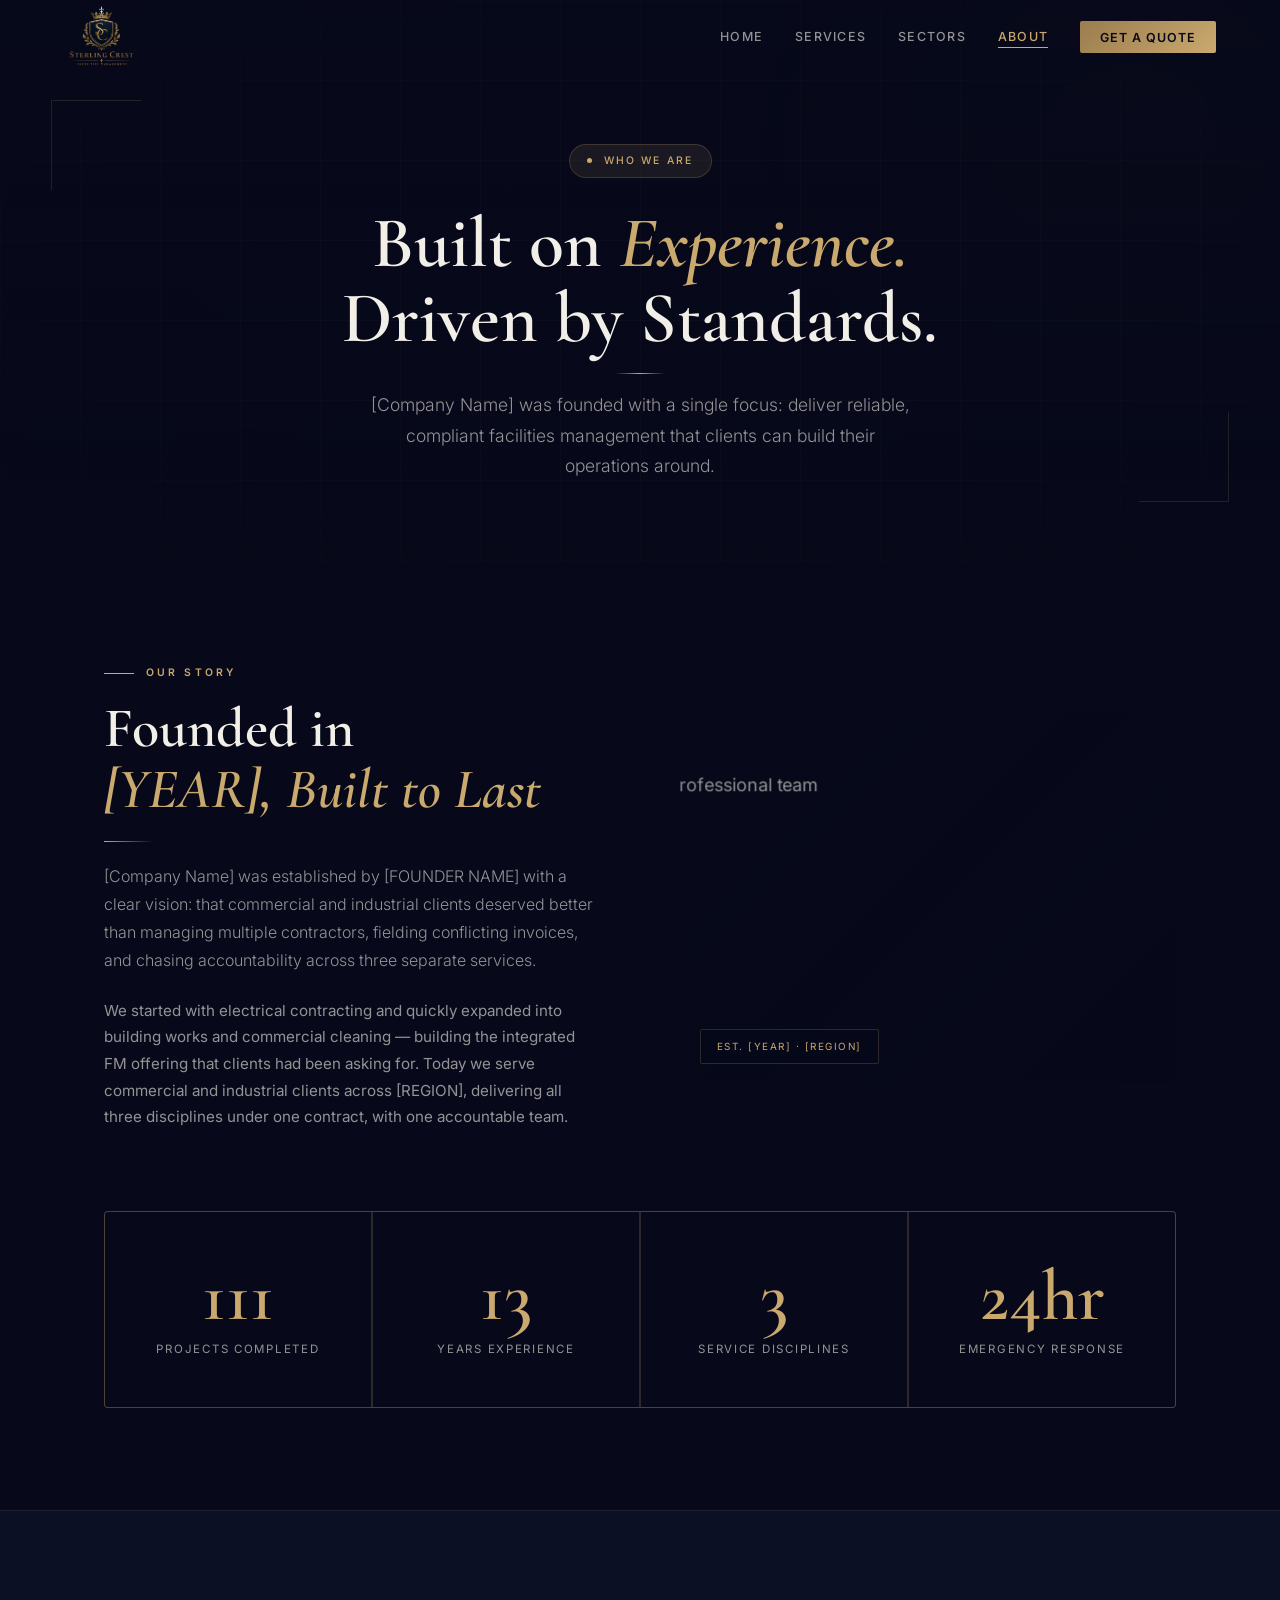
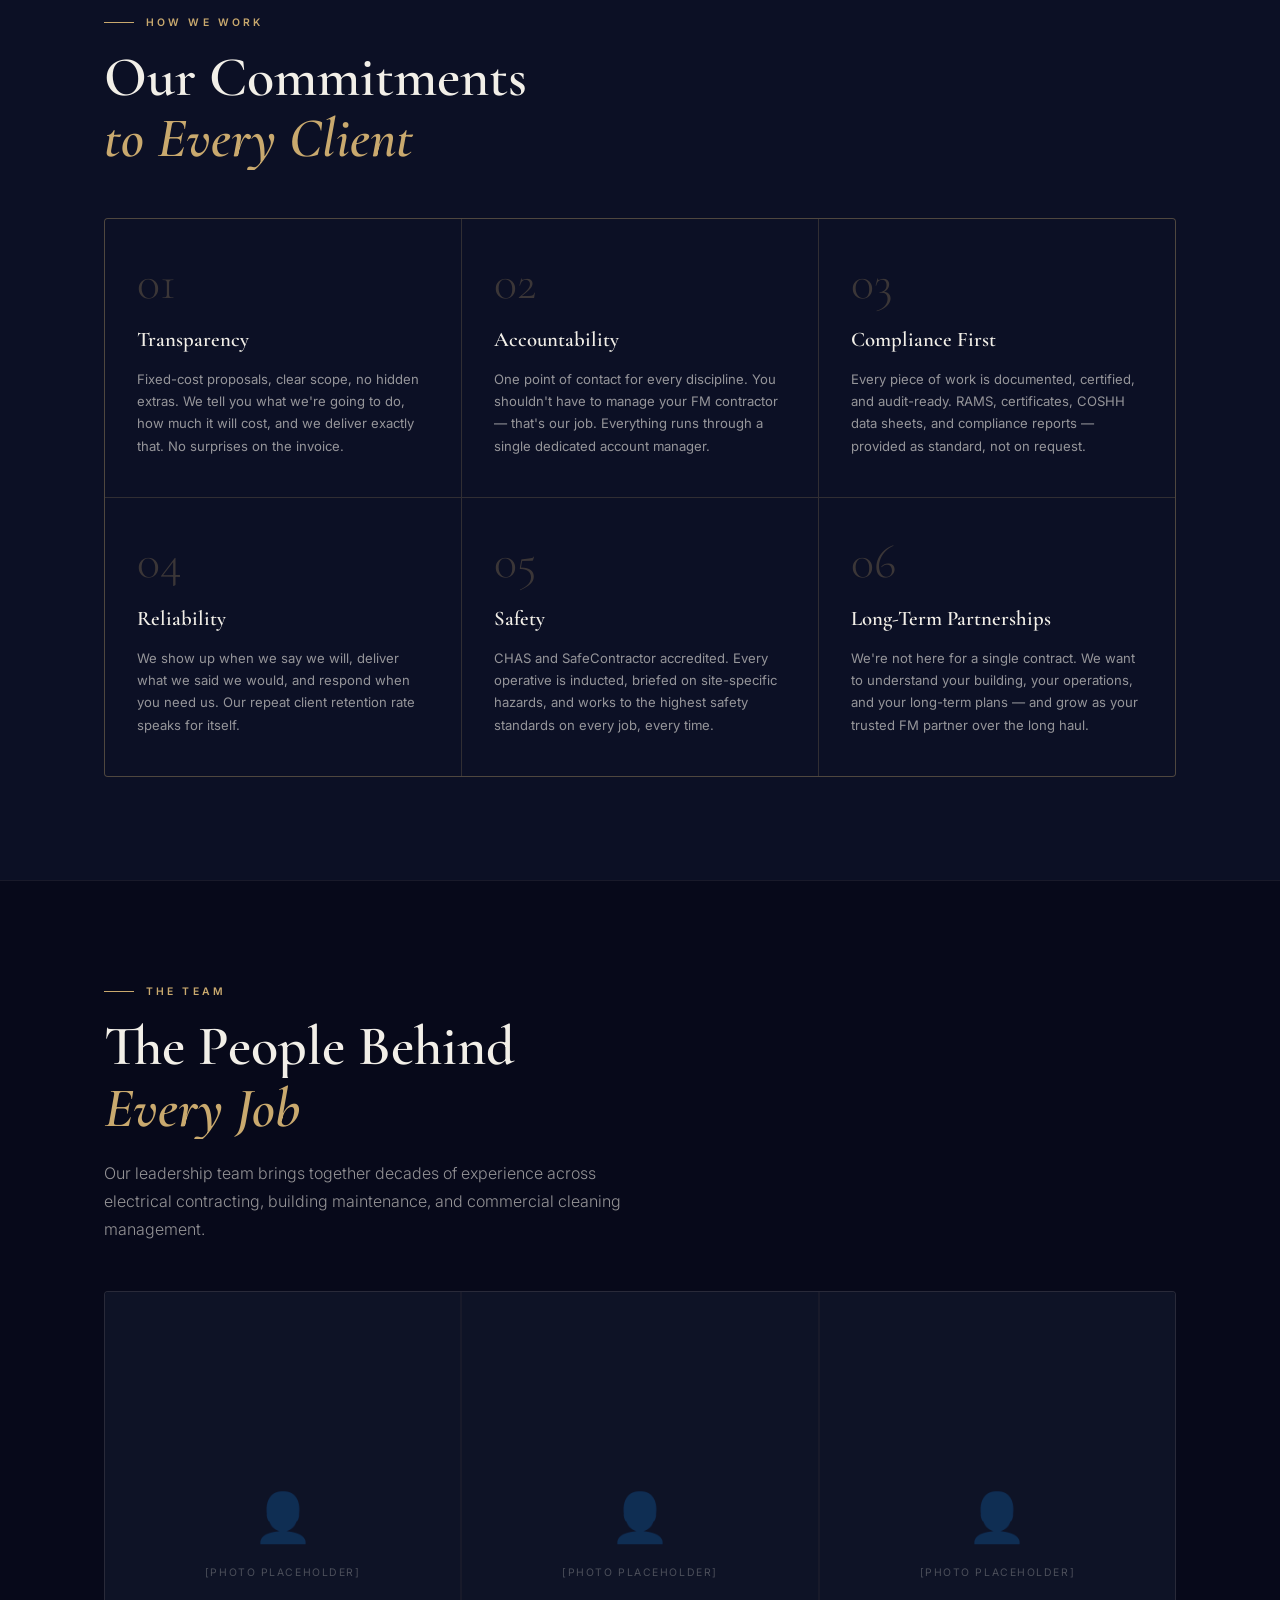
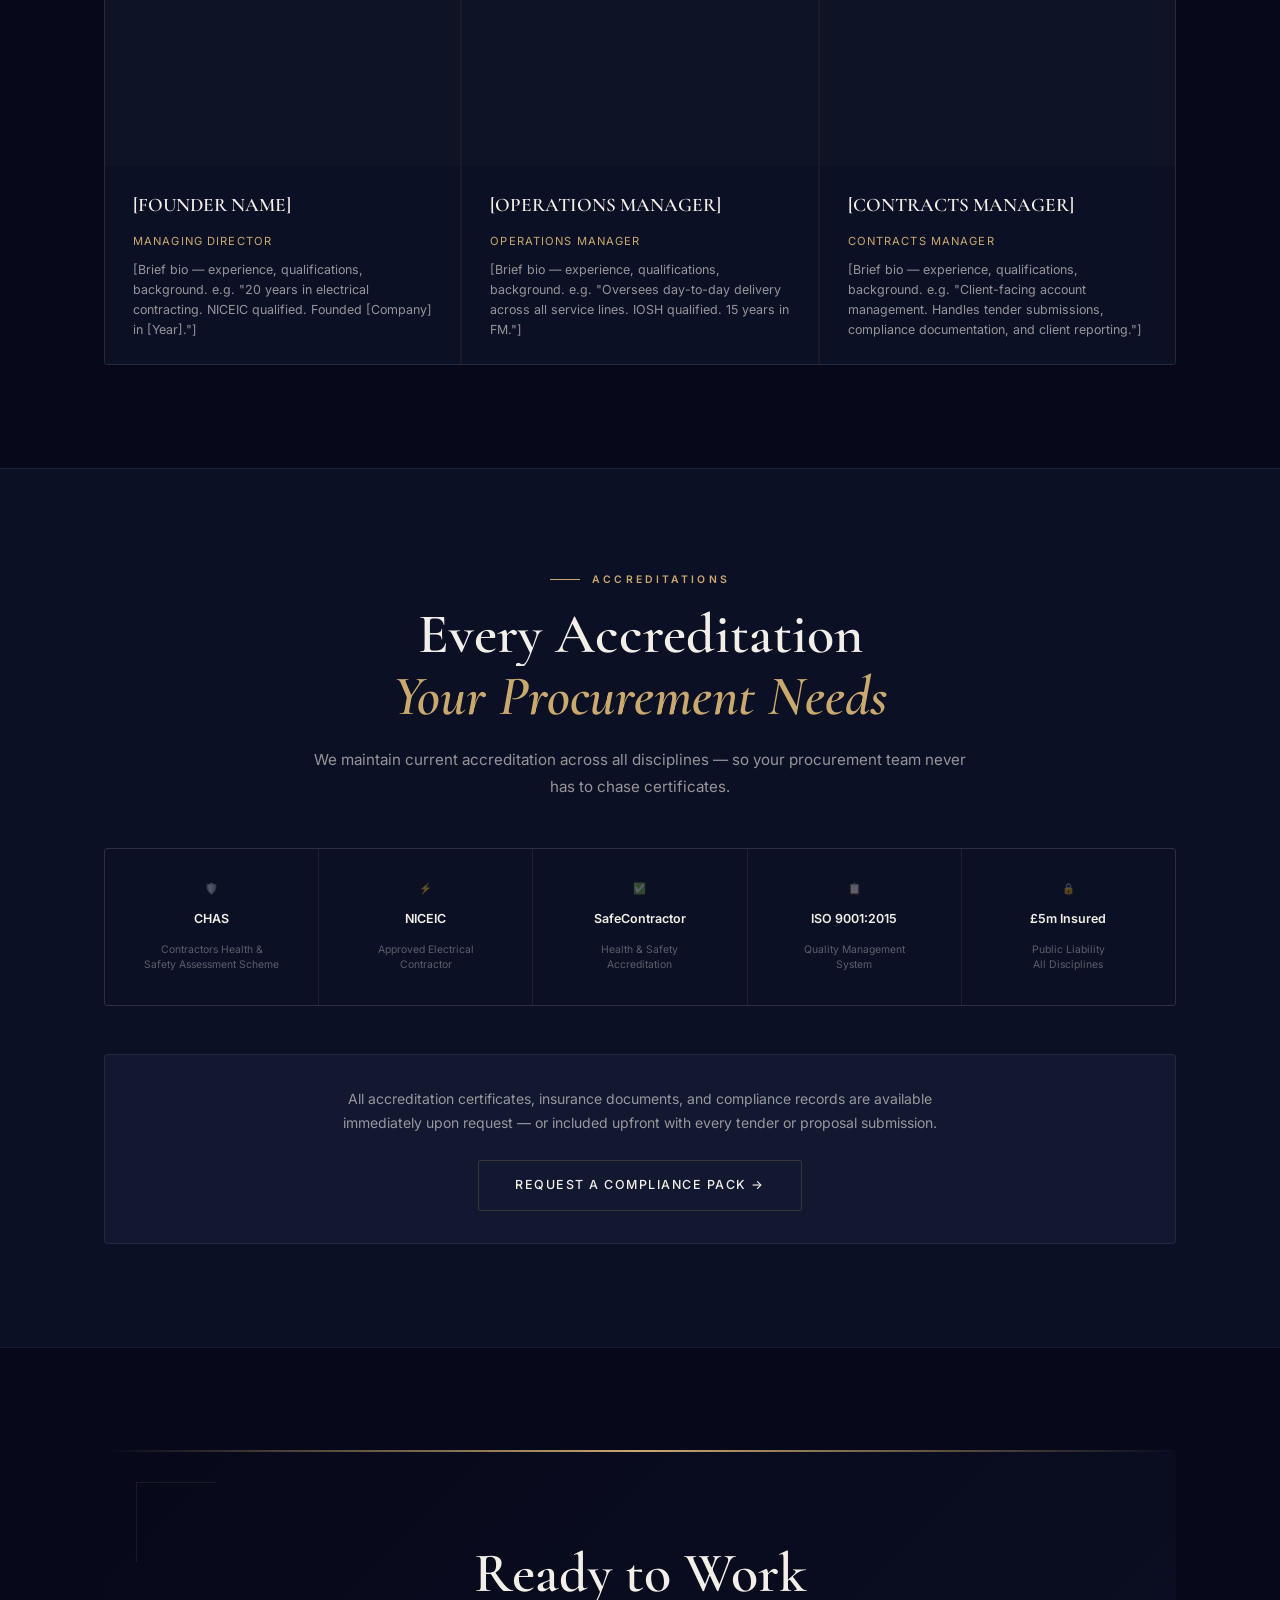
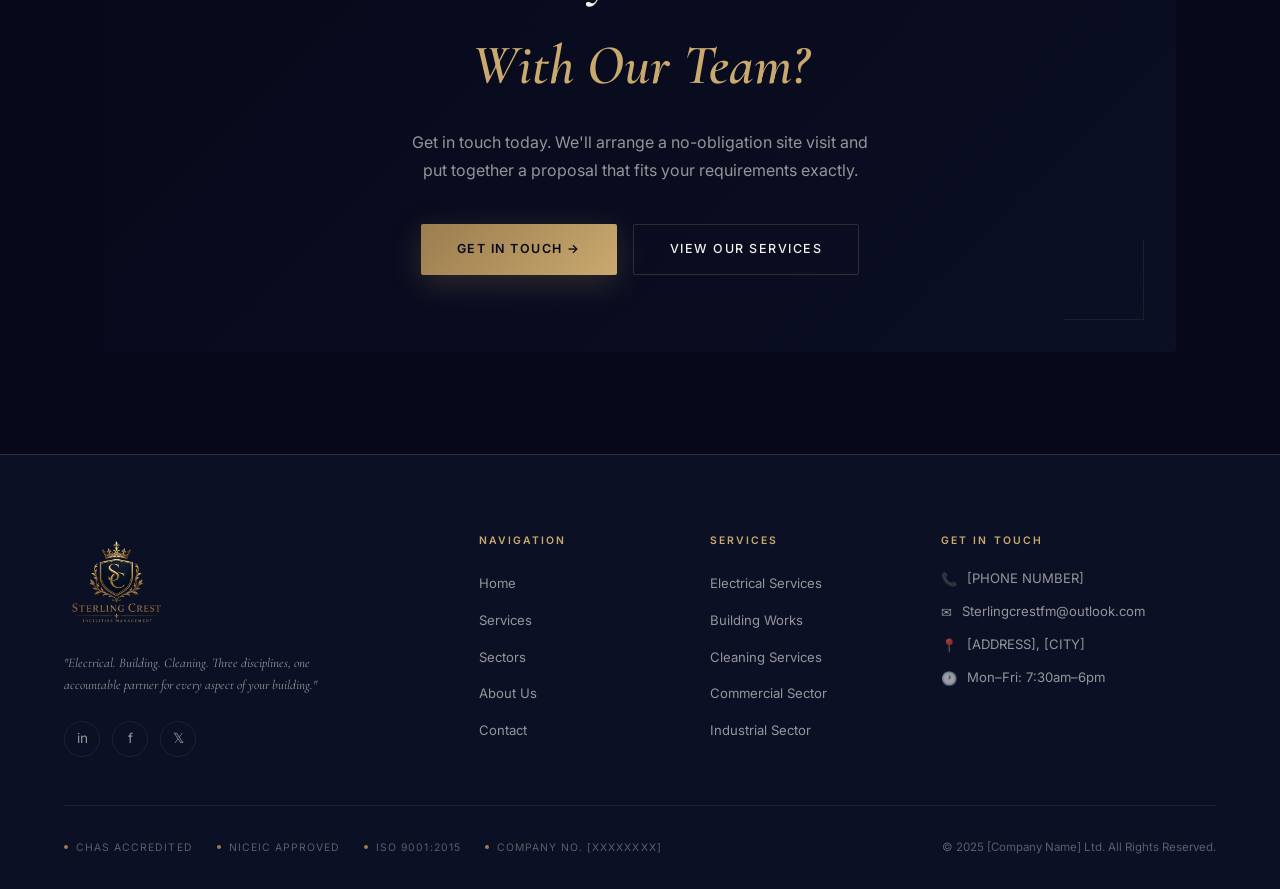
==== about.html @ e2c2279e "Initial commit — Perry Facilities website" ====
<!DOCTYPE html>
<html lang="en">
<head>
  <meta charset="UTF-8">
  <meta name="viewport" content="width=device-width, initial-scale=1.0">
  <title>About Us — Sterling Crest FM Facilities Management</title>
  <meta name="description" content="Who we are, how we work, and why clients trust us with their buildings.">
  <link rel="preconnect" href="https://fonts.googleapis.com">
  <link rel="preconnect" href="https://fonts.gstatic.com" crossorigin>
  <link href="https://fonts.googleapis.com/css2?family=Cormorant+Garamond:ital,wght@0,300;0,400;0,500;0,600;0,700;1,300;1,400;1,500&family=Inter:wght@300;400;500;600&display=swap" rel="stylesheet">
  <link rel="stylesheet" href="styles.css">
  <style>
    #about-hero .page-hero-bg {
      background-image: url('https://images.unsplash.com/photo-1542744173-8e7e53415bb0?auto=format&fit=crop&w=1920&q=80');
    }
    .values-grid {
      display: grid; grid-template-columns: repeat(3, 1fr); gap: 1.5px;
      background: var(--gold-border); border: 1px solid var(--gold-border);
      border-radius: 4px; overflow: hidden; margin-top: 3rem;
    }
    .value-card {
      background: var(--navy-2); padding: 2.5rem 2rem;
      transition: background 0.3s;
    }
    .value-card:hover { background: var(--navy-3); }
    .value-num {
      font-family: 'Cormorant Garamond', serif; font-size: 3rem; font-weight: 300;
      color: var(--gold); opacity: 0.25; line-height: 1; margin-bottom: 1rem;
    }
    .value-card h4 { font-family: 'Cormorant Garamond', serif; font-size: 1.3rem; font-weight: 600; color: var(--text); margin-bottom: 0.65rem; }
    .value-card p { font-size: 0.82rem; color: var(--text-2); line-height: 1.7; }
    @media (max-width: 640px) { .values-grid { grid-template-columns: 1fr; } }
    .about-intro { display: grid; grid-template-columns: 1fr 1fr; gap: 5rem; align-items: center; margin-bottom: 5rem; }
    @media (max-width: 860px) { .about-intro { grid-template-columns: 1fr; gap: 3rem; } }
    .timeline { margin-top: 3rem; display: flex; flex-direction: column; gap: 0; }
    .timeline-item {
      display: grid; grid-template-columns: 80px 1fr; gap: 2rem; align-items: flex-start;
      padding: 1.5rem 0; border-bottom: 1px solid var(--border);
    }
    .timeline-item:last-child { border-bottom: none; }
    .timeline-year { font-family: 'Cormorant Garamond', serif; font-size: 1.5rem; font-weight: 600; color: var(--gold); }
    .timeline-content h5 { font-size: 0.875rem; font-weight: 600; color: var(--text); margin-bottom: 0.3rem; }
    .timeline-content p { font-size: 0.82rem; color: var(--text-2); line-height: 1.6; }
  </style>
</head>
<body>
  <div id="scroll-bar"></div>
  <div class="orb orb-1"></div>
  <div class="orb orb-2"></div>

  <!-- NAV -->
  <nav id="nav">
    <a href="index.html" class="nav-logo">
      <img src="trans_logo.png" alt="Sterling Crest FM" class="nav-logo-img">
    </a>
    <ul class="nav-links">
      <li><a href="index.html">Home</a></li>
      <li><a href="services.html">Services</a></li>
      <li><a href="sectors.html">Sectors</a></li>
      <li><a href="about.html" class="active">About</a></li>
      <li><a href="contact.html" class="nav-cta">Get a Quote</a></li>
    </ul>
    <button class="nav-toggle" id="navToggle" aria-label="Menu">
      <span></span><span></span><span></span>
    </button>
  </nav>
  <div class="mobile-menu" id="mobileMenu">
    <a href="index.html" onclick="closeMobile()">Home</a>
    <a href="services.html" onclick="closeMobile()">Services</a>
    <a href="sectors.html" onclick="closeMobile()">Sectors</a>
    <a href="about.html" onclick="closeMobile()" class="active">About</a>
    <a href="contact.html" onclick="closeMobile()" class="mobile-cta">Get a Quote</a>
  </div>

  <!-- PAGE HERO -->
  <div id="about-hero" class="page-hero">
    <div class="page-hero-bg"></div>
    <div class="page-hero-overlay"></div>
    <div class="page-hero-grid"></div>
    <div class="page-hero-geo-tl"></div>
    <div class="page-hero-geo-br"></div>
    <div class="page-hero-content">
      <div class="page-hero-eyebrow">
        <div class="page-hero-eyebrow-dot"></div>
        <span>Who We Are</span>
      </div>
      <h1 class="page-hero-title">Built on <em>Experience.</em><br>Driven by Standards.</h1>
      <div class="page-hero-divider"></div>
      <p class="page-hero-sub">[Company Name] was founded with a single focus: deliver reliable, compliant facilities management that clients can build their operations around.</p>
    </div>
  </div>

  <!-- OUR STORY -->
  <section style="background:var(--navy);">
    <div class="section-inner">
      <div class="about-intro">
        <div class="reveal-left">
          <div class="section-label">Our Story</div>
          <h2 class="section-title">Founded in<br><em>[YEAR], Built to Last</em></h2>
          <div class="gold-line"></div>
          <p class="section-sub" style="margin-bottom:1.5rem;">
            [Company Name] was established by [FOUNDER NAME] with a clear vision: that commercial and industrial clients deserved better than managing multiple contractors, fielding conflicting invoices, and chasing accountability across three separate services.
          </p>
          <p style="font-size:0.95rem;color:var(--text-2);line-height:1.75;max-width:520px;">
            We started with electrical contracting and quickly expanded into building works and commercial cleaning — building the integrated FM offering that clients had been asking for. Today we serve commercial and industrial clients across [REGION], delivering all three disciplines under one contract, with one accountable team.
          </p>
        </div>
        <div class="reveal-right">
          <div style="position:relative;border-radius:4px;overflow:hidden;aspect-ratio:4/3;">
            <img src="https://images.unsplash.com/photo-1542744173-8e7e53415bb0?auto=format&fit=crop&w=900&q=80"
                 data-parallax
                 alt="Professional team"
                 style="width:100%;height:100%;object-fit:cover;display:block;filter:brightness(0.8) saturate(0.85);">
            <div style="position:absolute;inset:0;background:linear-gradient(135deg,rgba(7,9,26,0.3),transparent);"></div>
            <div style="position:absolute;bottom:1.25rem;left:1.25rem;background:rgba(7,9,26,0.85);backdrop-filter:blur(8px);border:1px solid var(--gold-border);border-radius:2px;padding:0.5rem 1rem;font-size:0.62rem;letter-spacing:0.15em;color:var(--gold);text-transform:uppercase;">Est. [YEAR] · [REGION]</div>
          </div>
        </div>
      </div>

      <!-- Stats -->
      <div class="stats-grid">
        <div class="stat-item reveal-scale">
          <div class="stat-num" data-count="120" data-suffix="+">0</div>
          <div class="stat-label">Projects Completed</div>
        </div>
        <div class="stat-item reveal-scale reveal-delay-2">
          <div class="stat-num" data-count="15" data-suffix="+">0</div>
          <div class="stat-label">Years Experience</div>
        </div>
        <div class="stat-item reveal-scale reveal-delay-3">
          <div class="stat-num">3</div>
          <div class="stat-label">Service Disciplines</div>
        </div>
        <div class="stat-item reveal-scale reveal-delay-4">
          <div class="stat-num">24hr</div>
          <div class="stat-label">Emergency Response</div>
        </div>
      </div>
    </div>
  </section>

  <!-- OUR VALUES -->
  <section style="background:var(--navy-2);border-top:1px solid var(--border);">
    <div class="section-inner">
      <div class="reveal">
        <div class="section-label">How We Work</div>
        <h2 class="section-title">Our Commitments<br><em>to Every Client</em></h2>
      </div>
      <div class="values-grid">
        <div class="value-card tiltable reveal-scale reveal-delay-1">
          <div class="value-num">01</div>
          <h4>Transparency</h4>
          <p>Fixed-cost proposals, clear scope, no hidden extras. We tell you what we're going to do, how much it will cost, and we deliver exactly that. No surprises on the invoice.</p>
        </div>
        <div class="value-card tiltable reveal-scale reveal-delay-2">
          <div class="value-num">02</div>
          <h4>Accountability</h4>
          <p>One point of contact for every discipline. You shouldn't have to manage your FM contractor — that's our job. Everything runs through a single dedicated account manager.</p>
        </div>
        <div class="value-card tiltable reveal-scale reveal-delay-3">
          <div class="value-num">03</div>
          <h4>Compliance First</h4>
          <p>Every piece of work is documented, certified, and audit-ready. RAMS, certificates, COSHH data sheets, and compliance reports — provided as standard, not on request.</p>
        </div>
        <div class="value-card tiltable reveal-scale reveal-delay-4">
          <div class="value-num">04</div>
          <h4>Reliability</h4>
          <p>We show up when we say we will, deliver what we said we would, and respond when you need us. Our repeat client retention rate speaks for itself.</p>
        </div>
        <div class="value-card tiltable reveal-scale reveal-delay-5">
          <div class="value-num">05</div>
          <h4>Safety</h4>
          <p>CHAS and SafeContractor accredited. Every operative is inducted, briefed on site-specific hazards, and works to the highest safety standards on every job, every time.</p>
        </div>
        <div class="value-card tiltable reveal-scale reveal-delay-6">
          <div class="value-num">06</div>
          <h4>Long-Term Partnerships</h4>
          <p>We're not here for a single contract. We want to understand your building, your operations, and your long-term plans — and grow as your trusted FM partner over the long haul.</p>
        </div>
      </div>
    </div>
  </section>

  <!-- MANAGEMENT TEAM -->
  <section style="background:var(--navy);border-top:1px solid var(--border);">
    <div class="section-inner">
      <div class="reveal">
        <div class="section-label">The Team</div>
        <h2 class="section-title">The People Behind<br><em>Every Job</em></h2>
        <p class="section-sub" style="margin-top:0.5rem">Our leadership team brings together decades of experience across electrical contracting, building maintenance, and commercial cleaning management.</p>
      </div>

      <div class="team-grid" style="margin-top:3rem;">
        <div class="team-card reveal-scale reveal-delay-1">
          <!-- Replace image with actual team photo -->
          <div style="width:100%;aspect-ratio:3/4;background:var(--navy-3);display:flex;align-items:center;justify-content:center;filter:brightness(0.8);">
            <div style="text-align:center;color:var(--text-3);">
              <div style="font-size:3rem;margin-bottom:0.5rem;">👤</div>
              <div style="font-size:0.65rem;letter-spacing:0.15em;text-transform:uppercase;">[PHOTO PLACEHOLDER]</div>
            </div>
          </div>
          <div class="team-card-body">
            <h4>[FOUNDER NAME]</h4>
            <span>Managing Director</span>
            <p style="font-size:0.78rem;color:var(--text-2);margin-top:0.5rem;line-height:1.6;">[Brief bio — experience, qualifications, background. e.g. "20 years in electrical contracting. NICEIC qualified. Founded [Company] in [Year]."]</p>
          </div>
        </div>
        <div class="team-card reveal-scale reveal-delay-2">
          <div style="width:100%;aspect-ratio:3/4;background:var(--navy-3);display:flex;align-items:center;justify-content:center;filter:brightness(0.8);">
            <div style="text-align:center;color:var(--text-3);">
              <div style="font-size:3rem;margin-bottom:0.5rem;">👤</div>
              <div style="font-size:0.65rem;letter-spacing:0.15em;text-transform:uppercase;">[PHOTO PLACEHOLDER]</div>
            </div>
          </div>
          <div class="team-card-body">
            <h4>[OPERATIONS MANAGER]</h4>
            <span>Operations Manager</span>
            <p style="font-size:0.78rem;color:var(--text-2);margin-top:0.5rem;line-height:1.6;">[Brief bio — experience, qualifications, background. e.g. "Oversees day-to-day delivery across all service lines. IOSH qualified. 15 years in FM."]</p>
          </div>
        </div>
        <div class="team-card reveal-scale reveal-delay-3">
          <div style="width:100%;aspect-ratio:3/4;background:var(--navy-3);display:flex;align-items:center;justify-content:center;filter:brightness(0.8);">
            <div style="text-align:center;color:var(--text-3);">
              <div style="font-size:3rem;margin-bottom:0.5rem;">👤</div>
              <div style="font-size:0.65rem;letter-spacing:0.15em;text-transform:uppercase;">[PHOTO PLACEHOLDER]</div>
            </div>
          </div>
          <div class="team-card-body">
            <h4>[CONTRACTS MANAGER]</h4>
            <span>Contracts Manager</span>
            <p style="font-size:0.78rem;color:var(--text-2);margin-top:0.5rem;line-height:1.6;">[Brief bio — experience, qualifications, background. e.g. "Client-facing account management. Handles tender submissions, compliance documentation, and client reporting."]</p>
          </div>
        </div>
      </div>
    </div>
  </section>

  <!-- ACCREDITATIONS -->
  <section style="background:var(--navy-2);border-top:1px solid var(--border);">
    <div class="section-inner">
      <div class="reveal" style="text-align:center;max-width:680px;margin:0 auto 1rem;">
        <div class="section-label" style="justify-content:center;">Accreditations</div>
        <h2 class="section-title" style="text-align:center;">Every Accreditation<br><em>Your Procurement Needs</em></h2>
        <p style="font-size:0.95rem;color:var(--text-2);line-height:1.75;margin-top:0.5rem;">We maintain current accreditation across all disciplines — so your procurement team never has to chase certificates.</p>
      </div>

      <div class="accred-grid">
        <div class="accred-item reveal-scale reveal-delay-1">
          <span class="accred-icon">🛡️</span>
          <strong>CHAS</strong>
          <span>Contractors Health &amp;<br>Safety Assessment Scheme</span>
        </div>
        <div class="accred-item reveal-scale reveal-delay-2">
          <span class="accred-icon">⚡</span>
          <strong>NICEIC</strong>
          <span>Approved Electrical<br>Contractor</span>
        </div>
        <div class="accred-item reveal-scale reveal-delay-3">
          <span class="accred-icon">✅</span>
          <strong>SafeContractor</strong>
          <span>Health &amp; Safety<br>Accreditation</span>
        </div>
        <div class="accred-item reveal-scale reveal-delay-4">
          <span class="accred-icon">📋</span>
          <strong>ISO 9001:2015</strong>
          <span>Quality Management<br>System</span>
        </div>
        <div class="accred-item reveal-scale reveal-delay-5">
          <span class="accred-icon">🔒</span>
          <strong>£5m Insured</strong>
          <span>Public Liability<br>All Disciplines</span>
        </div>
      </div>

      <div class="reveal" style="margin-top:3rem;background:var(--navy-3);border:1px solid var(--border);border-radius:4px;padding:2rem 2.5rem;text-align:center;">
        <p style="font-size:0.875rem;color:var(--text-2);line-height:1.75;max-width:640px;margin:0 auto 1.5rem;">
          All accreditation certificates, insurance documents, and compliance records are available immediately upon request — or included upfront with every tender or proposal submission.
        </p>
        <a href="contact.html" class="btn-ghost">Request a Compliance Pack →</a>
      </div>
    </div>
  </section>

  <!-- CTA -->
  <section style="background:var(--navy);border-top:1px solid var(--border);">
    <div class="section-inner">
      <div class="cta-box reveal-scale">
        <div class="cta-bg" style="background-image:url('https://images.unsplash.com/photo-1560179707-f14e90ef3623?auto=format&fit=crop&w=1920&q=80');"></div>
        <div class="cta-overlay"></div>
        <div class="cta-box-geo-tl"></div>
        <div class="cta-box-geo-br"></div>
        <div class="cta-content">
          <h2>Ready to Work<br><em>With Our Team?</em></h2>
          <p>Get in touch today. We'll arrange a no-obligation site visit and put together a proposal that fits your requirements exactly.</p>
          <div class="cta-actions">
            <a href="contact.html" class="btn-primary">Get in Touch →</a>
            <a href="services.html" class="btn-ghost">View Our Services</a>
          </div>
        </div>
      </div>
    </div>
  </section>

  <!-- FOOTER -->
  <footer>
    <div class="footer-grid">
      <div>
        <div class="footer-logo">
          <img src="trans_logo.png" alt="Sterling Crest FM" class="footer-logo-img">
        </div>
        <p class="footer-tagline">"Electrical. Building. Cleaning. Three disciplines, one accountable partner for every aspect of your building."</p>
        <div class="footer-socials">
          <a href="#" class="footer-social" title="LinkedIn">in</a>
          <a href="#" class="footer-social" title="Facebook">f</a>
          <a href="#" class="footer-social" title="Twitter/X">𝕏</a>
        </div>
      </div>
      <div class="footer-col">
        <h5>Navigation</h5>
        <ul>
          <li><a href="index.html">Home</a></li>
          <li><a href="services.html">Services</a></li>
          <li><a href="sectors.html">Sectors</a></li>
          <li><a href="about.html">About Us</a></li>
          <li><a href="contact.html">Contact</a></li>
        </ul>
      </div>
      <div class="footer-col">
        <h5>Services</h5>
        <ul>
          <li><a href="services.html#electrical">Electrical Services</a></li>
          <li><a href="services.html#building">Building Works</a></li>
          <li><a href="services.html#cleaning">Cleaning Services</a></li>
          <li><a href="sectors.html#commercial">Commercial Sector</a></li>
          <li><a href="sectors.html#industrial">Industrial Sector</a></li>
        </ul>
      </div>
      <div class="footer-col">
        <h5>Get in Touch</h5>
        <div class="footer-contact-item"><span class="footer-contact-icon">📞</span><a href="tel:[PHONE]">[PHONE NUMBER]</a></div>
        <div class="footer-contact-item"><span class="footer-contact-icon">✉</span><a href="mailto:Sterlingcrestfm@outlook.com">Sterlingcrestfm@outlook.com</a></div>
        <div class="footer-contact-item"><span class="footer-contact-icon">📍</span><span>[ADDRESS], [CITY]</span></div>
        <div class="footer-contact-item"><span class="footer-contact-icon">🕐</span><span>Mon–Fri: 7:30am–6pm</span></div>
      </div>
    </div>
    <div class="footer-creds">
      <div class="footer-creds-left">
        <div class="cred-badge"><span class="cred-badge-dot"></span>CHAS Accredited</div>
        <div class="cred-badge"><span class="cred-badge-dot"></span>NICEIC Approved</div>
        <div class="cred-badge"><span class="cred-badge-dot"></span>ISO 9001:2015</div>
        <div class="cred-badge"><span class="cred-badge-dot"></span>Company No. [XXXXXXXX]</div>
      </div>
      <div class="footer-creds-right">© 2025 [Company Name] Ltd. All Rights Reserved.</div>
    </div>
  </footer>

  <script src="shared.js"></script>
</body>
</html>
---- styles.css ----
/* ═══════════════════════════════════════════════
   Apex FM — Shared Stylesheet
   Template Demo · Replace [PLACEHOLDER] items
   ═══════════════════════════════════════════════ */

*, *::before, *::after { box-sizing: border-box; margin: 0; padding: 0; }

:root {
  --navy:         #07091A;
  --navy-2:       #0C1025;
  --navy-3:       #111830;
  --navy-4:       #192040;
  --gold:         #C9A96E;
  --gold-light:   #DDBF8A;
  --gold-dim:     #9B7D4F;
  --gold-glow:    rgba(201,169,110,0.10);
  --gold-border:  rgba(201,169,110,0.20);
  --text:         #F2EFE8;
  --text-2:       rgba(242,239,232,0.60);
  --text-3:       rgba(242,239,232,0.35);
  --border:       rgba(255,255,255,0.07);
}

html { scroll-behavior: smooth; font-size: 16px; }

body {
  font-family: 'Inter', -apple-system, BlinkMacSystemFont, sans-serif;
  background: var(--navy);
  color: var(--text);
  min-height: 100vh;
  overflow-x: hidden;
  line-height: 1.65;
  -webkit-font-smoothing: antialiased;
}

::selection { background: var(--gold); color: var(--navy); }

/* ─── SCROLL PROGRESS ─── */
#scroll-bar {
  position: fixed; top: 0; left: 0; right: 0; height: 2px;
  background: linear-gradient(90deg, var(--gold-dim), var(--gold), var(--gold-light));
  transform-origin: left; transform: scaleX(0);
  z-index: 300; will-change: transform;
}

/* ─── AMBIENT ORBS ─── */
.orb {
  position: fixed; border-radius: 50%; filter: blur(120px);
  pointer-events: none; z-index: 0;
  animation: orbPulse 8s ease-in-out infinite;
}
.orb-1 {
  width: 700px; height: 700px; opacity: 0.5;
  background: radial-gradient(circle, rgba(201,169,110,0.07) 0%, transparent 70%);
  top: -200px; right: -200px; animation-delay: 0s;
}
.orb-2 {
  width: 500px; height: 500px; opacity: 0.4;
  background: radial-gradient(circle, rgba(100,130,220,0.05) 0%, transparent 70%);
  bottom: 20%; left: -150px; animation-delay: 3s;
}
@keyframes orbPulse {
  0%,100% { opacity: 0.5; transform: scale(1); }
  50%      { opacity: 0.8; transform: scale(1.08); }
}

/* ─── NAV ─── */
nav {
  position: fixed; top: 0; left: 0; right: 0; z-index: 200;
  padding: 0 clamp(1.5rem, 5vw, 4rem);
  height: 72px; display: flex; align-items: center; justify-content: space-between;
  transition: background 0.4s ease, backdrop-filter 0.4s ease, border-color 0.4s ease;
  border-bottom: 1px solid transparent;
}
nav.scrolled {
  background: rgba(7,9,26,0.92);
  backdrop-filter: blur(20px) saturate(180%);
  border-color: var(--gold-border);
}
.nav-logo { display: flex; align-items: center; text-decoration: none; }
.nav-logo-img { height: 72px; width: auto; display: block; }
.nav-links { display: flex; align-items: center; gap: 2rem; list-style: none; }
.nav-links a {
  color: var(--text-2); text-decoration: none; font-size: 0.78rem;
  letter-spacing: 0.1em; text-transform: uppercase; font-weight: 500;
  transition: color 0.25s; position: relative;
}
.nav-links a:hover { color: var(--gold); }
.nav-links a.active { color: var(--gold); }
.nav-links a.active::after {
  content: ''; position: absolute; bottom: -4px; left: 0; right: 0;
  height: 1px; background: var(--gold);
}
.nav-cta {
  background: linear-gradient(135deg, var(--gold-dim), var(--gold));
  color: var(--navy) !important;
  padding: 0.55rem 1.25rem; border-radius: 2px;
  font-weight: 600 !important; letter-spacing: 0.08em !important;
  transition: opacity 0.25s, transform 0.2s !important;
}
.nav-cta:hover { opacity: 0.88 !important; transform: translateY(-1px) !important; }
.nav-cta.active::after { display: none !important; }
.nav-toggle {
  display: none; flex-direction: column; gap: 5px; cursor: pointer;
  padding: 4px; background: none; border: none;
}
.nav-toggle span {
  display: block; width: 24px; height: 1.5px;
  background: var(--gold); transition: transform 0.3s, opacity 0.3s;
}
.nav-toggle.open span:nth-child(1) { transform: translateY(6.5px) rotate(45deg); }
.nav-toggle.open span:nth-child(2) { opacity: 0; }
.nav-toggle.open span:nth-child(3) { transform: translateY(-6.5px) rotate(-45deg); }
.mobile-menu {
  display: none; position: fixed; top: 72px; left: 0; right: 0; bottom: 0;
  background: rgba(7,9,26,0.97); backdrop-filter: blur(20px);
  flex-direction: column; align-items: center; justify-content: center;
  gap: 2.5rem; z-index: 190;
}
.mobile-menu.open { display: flex; }
.mobile-menu a {
  font-family: 'Cormorant Garamond', serif; font-size: 2rem; font-weight: 500;
  color: var(--text); text-decoration: none; letter-spacing: 0.05em; transition: color 0.2s;
}
.mobile-menu a:hover, .mobile-menu a.active { color: var(--gold); }
.mobile-menu .mobile-cta {
  background: linear-gradient(135deg, var(--gold-dim), var(--gold));
  color: var(--navy); padding: 0.8rem 2rem; border-radius: 2px;
  font-size: 0.85rem !important; font-family: 'Inter', sans-serif !important;
  font-weight: 600 !important; letter-spacing: 0.1em; text-transform: uppercase;
}
@media (max-width: 820px) { .nav-links { display: none; } .nav-toggle { display: flex; } }

/* ─── PAGE HERO (inner pages) ─── */
.page-hero {
  position: relative; min-height: 52vh;
  display: flex; flex-direction: column;
  align-items: center; justify-content: center;
  text-align: center; padding: 9rem clamp(1.5rem, 6vw, 5rem) 5rem; overflow: hidden;
}
.page-hero-bg { position: absolute; inset: 0; z-index: 0; background-size: cover; background-position: center; }
.page-hero-overlay {
  position: absolute; inset: 0; z-index: 1;
  background: linear-gradient(180deg, rgba(7,9,26,0.65) 0%, rgba(7,9,26,0.75) 50%, rgba(7,9,26,1) 100%);
}
.page-hero-grid {
  position: absolute; inset: 0; z-index: 1;
  background-image: linear-gradient(rgba(201,169,110,0.03) 1px, transparent 1px),
    linear-gradient(90deg, rgba(201,169,110,0.03) 1px, transparent 1px);
  background-size: 80px 80px;
  mask-image: radial-gradient(ellipse 80% 80% at 50% 50%, black 30%, transparent 100%);
}
.page-hero-geo-tl {
  position: absolute; top: 100px; left: clamp(1rem, 4vw, 4rem);
  width: 90px; height: 90px; z-index: 2;
  border-top: 1px solid var(--gold); border-left: 1px solid var(--gold); opacity: 0.15;
}
.page-hero-geo-br {
  position: absolute; bottom: 60px; right: clamp(1rem, 4vw, 4rem);
  width: 90px; height: 90px; z-index: 2;
  border-bottom: 1px solid var(--gold); border-right: 1px solid var(--gold); opacity: 0.15;
}
.page-hero-content { position: relative; z-index: 3; max-width: 760px; }
.page-hero-eyebrow {
  display: inline-flex; align-items: center; gap: 0.75rem;
  background: var(--gold-glow); border: 1px solid var(--gold-border);
  padding: 0.45rem 1.1rem; border-radius: 100px; margin-bottom: 1.75rem;
}
.page-hero-eyebrow-dot { width: 5px; height: 5px; border-radius: 50%; background: var(--gold); }
.page-hero-eyebrow span {
  font-size: 0.65rem; letter-spacing: 0.2em; text-transform: uppercase; font-weight: 500; color: var(--gold);
}
.page-hero-title {
  font-family: 'Cormorant Garamond', serif; font-weight: 600;
  font-size: clamp(2.5rem, 6vw, 4.5rem); line-height: 1.05; color: var(--text); margin-bottom: 1rem;
}
.page-hero-title em { font-style: italic; color: var(--gold); }
.page-hero-divider {
  width: 50px; height: 1px;
  background: linear-gradient(90deg, transparent, var(--gold), transparent);
  margin: 1rem auto;
}
.page-hero-sub {
  font-size: clamp(0.9rem, 2.2vw, 1.1rem); color: var(--text-2);
  font-weight: 300; max-width: 540px; margin: 0 auto; line-height: 1.75;
}

/* ─── SECTION WRAPPER ─── */
section { position: relative; z-index: 10; }
.section-inner {
  max-width: 1200px; margin: 0 auto;
  padding: clamp(4rem, 8vw, 7rem) clamp(1.5rem, 5vw, 4rem);
}
.section-label {
  font-size: 0.65rem; letter-spacing: 0.3em; text-transform: uppercase;
  color: var(--gold); font-weight: 600; margin-bottom: 1rem;
  display: flex; align-items: center; gap: 0.75rem;
}
.section-label::before { content: ''; display: block; width: 30px; height: 1px; background: var(--gold); }
.section-title {
  font-family: 'Cormorant Garamond', serif; font-weight: 600;
  font-size: clamp(2.2rem, 5vw, 3.5rem); line-height: 1.1; color: var(--text); margin-bottom: 1.25rem;
}
.section-title em { font-style: italic; color: var(--gold); }
.section-sub { font-size: 1rem; color: var(--text-2); max-width: 560px; font-weight: 300; line-height: 1.75; }
.gold-line { width: 50px; height: 1px; background: linear-gradient(90deg, var(--gold), transparent); margin: 1.25rem 0; }

/* ─── BUTTONS ─── */
.btn-primary {
  background: linear-gradient(135deg, var(--gold-dim), var(--gold));
  color: var(--navy); padding: 0.9rem 2.25rem; border-radius: 2px;
  font-size: 0.78rem; letter-spacing: 0.12em; text-transform: uppercase;
  font-weight: 600; text-decoration: none; display: inline-flex; align-items: center; gap: 0.5rem;
  transition: opacity 0.25s, transform 0.2s, box-shadow 0.25s;
  box-shadow: 0 8px 32px rgba(201,169,110,0.20);
}
.btn-primary:hover { opacity: 0.88; transform: translateY(-2px); box-shadow: 0 14px 40px rgba(201,169,110,0.30); }
.btn-ghost {
  background: transparent; border: 1px solid var(--gold-border);
  color: var(--text); padding: 0.9rem 2.25rem; border-radius: 2px;
  font-size: 0.78rem; letter-spacing: 0.12em; text-transform: uppercase;
  font-weight: 500; text-decoration: none; display: inline-flex; align-items: center; gap: 0.5rem;
  transition: background 0.25s, border-color 0.25s, transform 0.2s;
}
.btn-ghost:hover { background: var(--gold-glow); border-color: var(--gold); transform: translateY(-2px); }

/* ─── TRUST BAR ─── */
#trust {
  position: relative; z-index: 10; background: var(--navy-2);
  border-top: 1px solid var(--gold-border); border-bottom: 1px solid var(--border);
  padding: 2.25rem clamp(1.5rem, 5vw, 4rem);
}
.trust-inner { max-width: 1100px; margin: 0 auto; display: flex; align-items: stretch; justify-content: center; }
.trust-item {
  flex: 1; display: flex; flex-direction: column;
  align-items: center; justify-content: center; text-align: center;
  gap: 0.55rem; padding: 0.5rem 1.5rem;
}
.trust-logo-wrap { height: 36px; display: flex; align-items: center; justify-content: center; margin-bottom: 0.15rem; }
.trust-icon { font-size: 1.5rem; line-height: 1; }
.trust-item strong { display: block; font-size: 0.78rem; font-weight: 600; color: var(--text); letter-spacing: 0.02em; line-height: 1.2; }
.trust-item span { font-size: 0.65rem; color: var(--text-3); letter-spacing: 0.04em; line-height: 1.5; }
.trust-divider { width: 1px; background: var(--border); align-self: stretch; flex-shrink: 0; margin: 0.25rem 0; }
@media (max-width: 700px) {
  .trust-divider { display: none; }
  .trust-mobile-hide { display: none !important; }
  .trust-item { padding: 0.5rem 0.75rem; }
}

/* ─── REVEAL ANIMATIONS ─── */
.reveal {
  opacity: 0; transform: translateY(32px);
  transition: opacity 0.75s cubic-bezier(0.25, 0.46, 0.45, 0.94),
              transform 0.75s cubic-bezier(0.25, 0.46, 0.45, 0.94);
}
.reveal.visible { opacity: 1; transform: translateY(0); }
.reveal-left  { opacity: 0; transform: translateX(-52px); }
.reveal-right { opacity: 0; transform: translateX(52px); }
.reveal-scale { opacity: 0; transform: scale(0.88) translateY(24px); }
.reveal-left, .reveal-right {
  transition: opacity 0.85s cubic-bezier(0.25, 0.46, 0.45, 0.94),
              transform 0.85s cubic-bezier(0.25, 0.46, 0.45, 0.94);
}
.reveal-scale {
  transition: opacity 0.65s cubic-bezier(0.34, 1.56, 0.64, 1),
              transform 0.65s cubic-bezier(0.34, 1.56, 0.64, 1);
}
.reveal-left.visible  { opacity: 1; transform: translateX(0); }
.reveal-right.visible { opacity: 1; transform: translateX(0); }
.reveal-scale.visible { opacity: 1; transform: scale(1) translateY(0); }
.reveal-delay-1 { transition-delay: 0.10s; }
.reveal-delay-2 { transition-delay: 0.20s; }
.reveal-delay-3 { transition-delay: 0.30s; }
.reveal-delay-4 { transition-delay: 0.40s; }
.reveal-delay-5 { transition-delay: 0.50s; }
.reveal-delay-6 { transition-delay: 0.60s; }

/* ─── SECTION TITLE LINE REVEAL ─── */
.title-animate .title-line { display: block; overflow: hidden; }
.title-animate .title-line-inner {
  display: block; transform: translateY(108%);
  transition: transform 0.85s cubic-bezier(0.25, 0.46, 0.45, 0.94);
}
.title-animate.visible .title-line-inner { transform: translateY(0); }
.title-animate.visible .title-line:nth-child(2) .title-line-inner { transition-delay: 0.13s; }
.title-animate em { font-style: italic; color: var(--gold); }

/* ─── CUSTOM CURSOR ─── */
#cursor-dot {
  position: fixed; pointer-events: none; z-index: 9999;
  width: 7px; height: 7px; background: var(--gold); border-radius: 50%;
  transform: translate(-50%, -50%);
}
#cursor-ring {
  position: fixed; pointer-events: none; z-index: 9998;
  width: 28px; height: 28px; border: 1px solid rgba(201,169,110,0.45);
  border-radius: 50%; transform: translate(-50%, -50%);
  transition: width 0.3s ease, height 0.3s ease, border-color 0.3s ease, opacity 0.3s ease;
}
body.cursor-hidden #cursor-dot, body.cursor-hidden #cursor-ring { opacity: 0; }
body.cursor-active #cursor-ring { width: 46px; height: 46px; border-color: rgba(201,169,110,0.75); }

/* ─── PARALLAX ─── */
[data-parallax] { will-change: transform; }
@media (max-width: 640px) { .hero-scroll { display: none !important; } }

/* ─── MARQUEE ─── */
#marquee-strip {
  position: relative; z-index: 10; overflow: hidden;
  background: var(--navy-4);
  border-top: 1px solid var(--gold-border); border-bottom: 1px solid var(--gold-border);
  padding: 0.9rem 0;
}
.marquee-inner {
  display: inline-flex; align-items: center; gap: 2rem;
  white-space: nowrap; animation: marqueeScroll 55s linear infinite;
}
.marquee-inner:hover { animation-play-state: paused; }
.marquee-inner span { font-size: 0.7rem; letter-spacing: 0.15em; text-transform: uppercase; color: var(--text-2); font-weight: 500; }
.marquee-dot { color: var(--gold) !important; font-size: 0.5rem !important; }
@keyframes marqueeScroll { 0% { transform: translateX(0); } 100% { transform: translateX(-50%); } }

/* ─── STATS ─── */
.stats-grid {
  display: grid; grid-template-columns: repeat(4, 1fr); gap: 2px;
  background: var(--gold-border); border: 1px solid var(--gold-border);
  border-radius: 4px; overflow: hidden;
}
.stat-item {
  background: var(--navy); padding: 3rem 2rem;
  display: flex; flex-direction: column; align-items: center; text-align: center;
  gap: 0.5rem; transition: background 0.3s;
}
.stat-item:hover { background: var(--navy-2); }
.stat-num {
  font-family: 'Cormorant Garamond', serif;
  font-size: clamp(3rem, 6vw, 4.5rem); font-weight: 600; color: var(--gold); line-height: 1;
}
.stat-label { font-size: 0.72rem; letter-spacing: 0.15em; color: var(--text-2); text-transform: uppercase; }
@media (max-width: 640px) { .stats-grid { grid-template-columns: repeat(2, 1fr); } }

/* ─── SERVICE TRIO ─── */
.service-trio {
  display: grid; grid-template-columns: repeat(3, 1fr); gap: 1.5px;
  background: var(--gold-border); border: 1px solid var(--gold-border);
  border-radius: 4px; overflow: hidden; margin-top: 4rem;
}
.service-trio-card {
  background: var(--navy-2); overflow: hidden; position: relative;
  display: flex; flex-direction: column; transition: background 0.3s;
}
.service-trio-card:hover { background: var(--navy-3); }
.service-trio-img {
  width: 100%; height: 200px; object-fit: cover; display: block;
  transition: transform 0.6s ease; filter: brightness(0.75) saturate(0.9);
}
.service-trio-card:hover .service-trio-img { transform: scale(1.05); filter: brightness(0.9) saturate(1); }
.service-trio-body { padding: 2rem 2.25rem 2.25rem; flex: 1; position: relative; }
.service-trio-body::before {
  content: ''; position: absolute; top: 0; left: 0; right: 0; height: 2px;
  background: linear-gradient(90deg, transparent, var(--gold), transparent);
  transform: scaleX(0); transition: transform 0.4s;
}
.service-trio-card:hover .service-trio-body::before { transform: scaleX(1); }
.service-trio-tag {
  display: inline-flex; align-items: center; gap: 0.5rem;
  font-size: 0.62rem; letter-spacing: 0.15em; text-transform: uppercase;
  color: var(--gold); border: 1px solid var(--gold-border);
  padding: 0.3rem 0.75rem; border-radius: 100px; margin-bottom: 0.75rem;
}
.service-trio-body h3 {
  font-family: 'Cormorant Garamond', serif; font-size: 1.7rem; font-weight: 600;
  color: var(--text); margin-bottom: 0.75rem;
}
.service-trio-body p { font-size: 0.875rem; color: var(--text-2); line-height: 1.7; margin-bottom: 1.25rem; }
.service-trio-link {
  display: inline-flex; align-items: center; gap: 0.5rem;
  font-size: 0.72rem; letter-spacing: 0.12em; text-transform: uppercase;
  color: var(--gold); text-decoration: none; font-weight: 600; transition: gap 0.2s;
}
.service-trio-link:hover { gap: 0.85rem; }
@media (max-width: 860px) { .service-trio { grid-template-columns: 1fr; } }

/* ─── WHY GRID ─── */
.why-layout { display: grid; grid-template-columns: 1fr 1fr; gap: 5rem; align-items: start; }
@media (max-width: 860px) { .why-layout { grid-template-columns: 1fr; gap: 3rem; } }
.why-grid {
  display: grid; grid-template-columns: 1fr 1fr; gap: 1px;
  background: var(--border); border: 1px solid var(--border);
  border-radius: 4px; overflow: hidden;
}
.why-item { background: var(--navy-2); padding: 2rem 1.75rem; transition: background 0.3s, transform 0.15s ease-out; }
.why-item:hover { background: var(--navy-3); }
.why-item-num {
  font-family: 'Cormorant Garamond', serif; font-size: 2.5rem; font-weight: 300;
  color: var(--gold); line-height: 1; margin-bottom: 1rem; opacity: 0.4;
}
.why-item h4 { font-family: 'Cormorant Garamond', serif; font-size: 1.15rem; font-weight: 600; color: var(--text); margin-bottom: 0.5rem; }
.why-item p { font-size: 0.8rem; color: var(--text-2); line-height: 1.7; }
.why-image-stack { position: relative; }
.why-img-main { width: 100%; aspect-ratio: 3/4; object-fit: cover; border-radius: 4px; display: block; filter: brightness(0.85) saturate(0.9); }
.why-img-inset {
  position: absolute; bottom: -1.5rem; right: -1.5rem;
  width: 55%; aspect-ratio: 4/3; object-fit: cover;
  border-radius: 4px; border: 3px solid var(--navy-2); filter: brightness(0.85) saturate(0.9);
}
.why-img-badge {
  position: absolute; top: 1.25rem; left: 1.25rem;
  background: rgba(7,9,26,0.85); backdrop-filter: blur(8px);
  border: 1px solid var(--gold-border); border-radius: 2px; padding: 0.5rem 1rem;
  font-size: 0.62rem; letter-spacing: 0.15em; color: var(--gold); text-transform: uppercase;
}

/* ─── PROCESS ─── */
.process-grid {
  display: grid; grid-template-columns: repeat(4, 1fr); gap: 0;
  position: relative; margin-top: 4rem;
}
.process-grid::before {
  content: ''; position: absolute; top: 27px;
  left: calc(12.5% + 14px); right: calc(12.5% + 14px);
  height: 1px; background: linear-gradient(90deg, var(--gold-dim), var(--gold-border)); z-index: 0;
}
.process-item {
  display: flex; flex-direction: column; align-items: center;
  text-align: center; padding: 0 1.5rem; position: relative; z-index: 1;
}
.process-step {
  width: 54px; height: 54px; border-radius: 50%;
  border: 1px solid var(--gold); background: var(--navy);
  display: flex; align-items: center; justify-content: center;
  font-family: 'Cormorant Garamond', serif; font-size: 1rem; font-weight: 600;
  color: var(--gold); margin-bottom: 1.75rem; flex-shrink: 0;
  transition: background 0.3s, color 0.3s;
}
.process-item:hover .process-step { background: var(--gold); color: var(--navy); }
.process-content h4 { font-family: 'Cormorant Garamond', serif; font-size: 1.2rem; font-weight: 600; color: var(--text); margin-bottom: 0.65rem; }
.process-content p { font-size: 0.8rem; color: var(--text-2); line-height: 1.7; }
@media (max-width: 860px) { .process-grid { grid-template-columns: repeat(2,1fr); gap: 3rem; } .process-grid::before { display: none; } }
@media (max-width: 480px) { .process-grid { grid-template-columns: 1fr; gap: 2rem; } }

/* ─── SECTOR CARDS ─── */
.sector-grid {
  display: grid; grid-template-columns: 1fr 1fr; gap: 1.5px;
  background: var(--gold-border); border: 1px solid var(--gold-border);
  border-radius: 4px; overflow: hidden; margin-top: 4rem;
}
.sector-card { background: var(--navy-2); position: relative; overflow: hidden; }
.sector-card-img {
  width: 100%; height: 220px; object-fit: cover; display: block;
  filter: brightness(0.6) saturate(0.7); transition: transform 0.5s ease, filter 0.3s;
}
.sector-card:hover .sector-card-img { transform: scale(1.04); filter: brightness(0.75) saturate(0.8); }
.sector-card-body { padding: 2rem 2.25rem 2.25rem; background: var(--navy-2); }
.sector-card::before {
  content: ''; position: absolute; top: 220px; left: 0; right: 0; height: 2px;
  background: linear-gradient(90deg, transparent, var(--gold), transparent);
}
.sector-card h3 { font-family: 'Cormorant Garamond', serif; font-size: 1.6rem; font-weight: 600; color: var(--text); margin-bottom: 0.65rem; }
.sector-card p { font-size: 0.875rem; color: var(--text-2); line-height: 1.7; margin-bottom: 1.25rem; }
.sector-tags { display: flex; flex-wrap: wrap; gap: 0.5rem; }
.sector-tag { font-size: 0.68rem; letter-spacing: 0.1em; color: var(--text-2); border: 1px solid var(--border); padding: 0.28rem 0.7rem; border-radius: 100px; }
@media (max-width: 640px) { .sector-grid { grid-template-columns: 1fr; } }

/* ─── TESTIMONIALS ─── */
.testi-header { display: flex; justify-content: space-between; align-items: flex-end; flex-wrap: wrap; gap: 2rem; margin-bottom: 3.5rem; }
.testi-card {
  flex-shrink: 0; background: var(--navy-3); border: 1px solid var(--border);
  padding: 2rem; border-radius: 4px; position: relative; transition: border-color 0.3s;
}
.testi-card:hover { border-color: var(--gold-border); }
.testi-card-stars { color: var(--gold); font-size: 0.85rem; letter-spacing: 2px; margin-bottom: 1.25rem; }
.testi-card blockquote { font-family: 'Cormorant Garamond', serif; font-size: 1.1rem; color: var(--text); line-height: 1.65; margin-bottom: 1.5rem; font-style: italic; }
.testi-card-author { font-size: 0.75rem; color: var(--text-2); font-weight: 500; }
.testi-card-service { font-size: 0.65rem; color: var(--gold); letter-spacing: 0.1em; margin-top: 0.2rem; }
.testi-quote-mark { position: absolute; top: 1.5rem; right: 1.75rem; font-family: 'Cormorant Garamond', serif; font-size: 5rem; line-height: 1; color: var(--gold-border); user-select: none; }
.testi-track-wrap { overflow: hidden; position: relative; }
.testi-track { display: flex; gap: 1.5rem; transition: transform 0.6s cubic-bezier(0.25, 0.46, 0.45, 0.94); }
.testi-controls { display: flex; gap: 0.75rem; margin-top: 2.5rem; justify-content: center; }
.testi-btn {
  width: 44px; height: 44px; border-radius: 50%;
  border: 1px solid var(--gold-border); background: none; cursor: pointer;
  color: var(--gold); font-size: 1.1rem;
  display: flex; align-items: center; justify-content: center;
  transition: background 0.25s, border-color 0.25s;
}
.testi-btn:hover { background: var(--gold-glow); border-color: var(--gold); }
.testi-dots { display: flex; gap: 0.5rem; align-items: center; justify-content: center; margin-top: 1.25rem; }
.testi-dot { width: 6px; height: 6px; border-radius: 50%; background: var(--border); transition: background 0.3s, width 0.3s; cursor: pointer; }
.testi-dot.active { background: var(--gold); width: 20px; border-radius: 3px; }

/* ─── CTA BOX ─── */
.cta-box { position: relative; overflow: hidden; border-radius: 4px; }
.cta-bg { position: absolute; inset: 0; z-index: 0; background-size: cover; background-position: center; filter: brightness(0.3) saturate(0.5); }
.cta-overlay { position: absolute; inset: 0; z-index: 1; background: linear-gradient(135deg, rgba(7,9,26,0.92), rgba(12,16,37,0.88)); }
.cta-content { position: relative; z-index: 2; padding: clamp(3rem, 6vw, 5rem) clamp(2rem, 5vw, 4rem); text-align: center; }
.cta-box-geo-tl { position: absolute; top: 2rem; left: 2rem; z-index: 3; width: 80px; height: 80px; opacity: 0.1; border-top: 1px solid var(--gold); border-left: 1px solid var(--gold); }
.cta-box-geo-br { position: absolute; bottom: 2rem; right: 2rem; z-index: 3; width: 80px; height: 80px; opacity: 0.1; border-bottom: 1px solid var(--gold); border-right: 1px solid var(--gold); }
.cta-box::before { content: ''; position: absolute; top: 0; left: 0; right: 0; height: 2px; z-index: 4; background: linear-gradient(90deg, transparent, var(--gold), transparent); }
.cta-box h2 { font-family: 'Cormorant Garamond', serif; font-weight: 600; font-size: clamp(2rem, 5vw, 3.5rem); margin-bottom: 1rem; color: var(--text); }
.cta-box h2 em { font-style: italic; color: var(--gold); }
.cta-box p { font-size: 1rem; color: var(--text-2); max-width: 480px; margin: 0 auto 2.5rem; line-height: 1.75; }
.cta-actions { display: flex; gap: 1rem; justify-content: center; flex-wrap: wrap; }
.cta-contact-row { display: flex; gap: 2.5rem; justify-content: center; flex-wrap: wrap; margin-top: 2.5rem; border-top: 1px solid var(--border); padding-top: 2rem; }
.cta-contact-item { display: flex; align-items: center; gap: 0.6rem; }
.cta-contact-icon { color: var(--gold); font-size: 1rem; }
.cta-contact-item a, .cta-contact-item span { color: var(--text-2); text-decoration: none; font-size: 0.875rem; transition: color 0.2s; }
.cta-contact-item a:hover { color: var(--gold); }

/* ─── ACCREDITATION GRID ─── */
.accred-grid {
  display: grid; grid-template-columns: repeat(5, 1fr); gap: 1px;
  background: var(--border); border: 1px solid var(--border);
  border-radius: 4px; overflow: hidden; margin-top: 3rem;
}
.accred-item {
  background: var(--navy-2); padding: 2rem 1.5rem;
  display: flex; flex-direction: column; align-items: center;
  text-align: center; gap: 0.75rem; transition: background 0.3s;
}
.accred-item:hover { background: var(--navy-3); }
.accred-icon { font-size: 1.8rem; }
.accred-item strong { font-size: 0.78rem; color: var(--text); font-weight: 600; }
.accred-item span { font-size: 0.65rem; color: var(--text-3); line-height: 1.5; }
@media (max-width: 860px) { .accred-grid { grid-template-columns: repeat(3, 1fr); } }
@media (max-width: 480px) { .accred-grid { grid-template-columns: repeat(2, 1fr); } }

/* ─── CONTACT FORM ─── */
.contact-layout { display: grid; grid-template-columns: 1fr 1fr; gap: 5rem; align-items: start; }
@media (max-width: 860px) { .contact-layout { grid-template-columns: 1fr; gap: 3rem; } }
.contact-form-wrap {
  background: var(--navy-2); border: 1px solid var(--border); border-radius: 4px; padding: 2.5rem;
}
.contact-form-wrap h3 { font-family: 'Cormorant Garamond', serif; font-size: 1.6rem; font-weight: 600; color: var(--text); margin-bottom: 0.5rem; }
.contact-form-wrap > p { font-size: 0.875rem; color: var(--text-2); margin-bottom: 2rem; }
.form-grid { display: grid; grid-template-columns: 1fr 1fr; gap: 1.25rem; }
@media (max-width: 600px) { .form-grid { grid-template-columns: 1fr; } }
.form-field { display: flex; flex-direction: column; gap: 0.4rem; }
.form-field.full { grid-column: 1 / -1; }
.form-field label { font-size: 0.65rem; letter-spacing: 0.15em; text-transform: uppercase; color: var(--gold); font-weight: 600; }
.form-field input, .form-field textarea, .form-field select {
  background: var(--navy-3); border: 1px solid var(--border);
  color: var(--text); font-family: 'Inter', sans-serif; font-size: 0.875rem;
  padding: 0.8rem 1rem; border-radius: 2px;
  transition: border-color 0.25s, background 0.25s; outline: none; width: 100%;
}
.form-field input:focus, .form-field textarea:focus, .form-field select:focus {
  border-color: var(--gold-border); background: var(--navy-4);
}
.form-field input::placeholder, .form-field textarea::placeholder { color: var(--text-3); }
.form-field select { appearance: none; cursor: pointer; }
.form-field textarea { resize: vertical; min-height: 120px; }
.form-submit { margin-top: 1.5rem; }
.contact-info-item {
  display: flex; align-items: flex-start; gap: 1rem;
  padding: 1.5rem 0; border-bottom: 1px solid var(--border);
}
.contact-info-item:last-child { border-bottom: none; }
.contact-info-icon {
  width: 44px; height: 44px; border-radius: 50%;
  border: 1px solid var(--gold-border); background: var(--gold-glow);
  display: flex; align-items: center; justify-content: center;
  color: var(--gold); font-size: 1.1rem; flex-shrink: 0;
}
.contact-info-item h5 { font-size: 0.65rem; letter-spacing: 0.15em; text-transform: uppercase; color: var(--gold); margin-bottom: 0.3rem; }
.contact-info-item p, .contact-info-item a { font-size: 0.875rem; color: var(--text-2); text-decoration: none; line-height: 1.6; transition: color 0.2s; }
.contact-info-item a:hover { color: var(--gold); }

/* ─── SERVICE DETAIL (services page) ─── */
.service-detail-layout {
  display: grid; grid-template-columns: 1.2fr 1fr; gap: 5rem; align-items: center;
  margin-bottom: 6rem;
}
.service-detail-layout.reverse { direction: rtl; }
.service-detail-layout.reverse > * { direction: ltr; }
@media (max-width: 860px) {
  .service-detail-layout { grid-template-columns: 1fr; gap: 3rem; margin-bottom: 4rem; }
  .service-detail-layout.reverse { direction: ltr; }
}
.service-scope-list {
  list-style: none; margin-top: 1.5rem;
  display: grid; grid-template-columns: 1fr 1fr; gap: 0.5rem;
}
.service-scope-list li {
  display: flex; align-items: flex-start; gap: 0.5rem;
  font-size: 0.825rem; color: var(--text-2); line-height: 1.5;
}
.service-scope-list li::before {
  content: ''; display: block; width: 16px; height: 1px;
  background: var(--gold); margin-top: 0.65em; flex-shrink: 0;
}
@media (max-width: 640px) { .service-scope-list { grid-template-columns: 1fr; } }
.service-img-panel {
  position: relative; border-radius: 4px; overflow: hidden;
  aspect-ratio: 4/3; background: var(--navy-3);
}
.service-img-panel img {
  width: 100%; height: 100%; object-fit: cover; display: block;
  filter: brightness(0.8) saturate(0.9); transition: transform 0.6s ease;
}
.service-img-panel:hover img { transform: scale(1.04); }
.service-img-panel-overlay { position: absolute; inset: 0; background: linear-gradient(135deg, rgba(7,9,26,0.3), transparent); }
.service-img-badge {
  position: absolute; bottom: 1.25rem; left: 1.25rem;
  background: rgba(7,9,26,0.85); backdrop-filter: blur(8px);
  border: 1px solid var(--gold-border); border-radius: 2px; padding: 0.5rem 1rem;
  font-size: 0.65rem; letter-spacing: 0.15em; color: var(--gold); text-transform: uppercase;
}

/* ─── TEAM CARDS ─── */
.team-grid {
  display: grid; grid-template-columns: repeat(3, 1fr); gap: 2px;
  background: var(--border); border: 1px solid var(--border);
  border-radius: 4px; overflow: hidden; margin-top: 3rem;
}
.team-card { background: var(--navy-2); overflow: hidden; transition: background 0.3s; }
.team-card:hover { background: var(--navy-3); }
.team-card-img {
  width: 100%; aspect-ratio: 3/4; object-fit: cover;
  filter: brightness(0.8) saturate(0.85) grayscale(0.15);
  display: block; transition: filter 0.4s;
}
.team-card:hover .team-card-img { filter: brightness(0.9) saturate(1) grayscale(0); }
.team-card-body { padding: 1.5rem 1.75rem; position: relative; }
.team-card-body::before {
  content: ''; position: absolute; top: 0; left: 0; right: 0; height: 2px;
  background: linear-gradient(90deg, transparent, var(--gold), transparent);
  transform: scaleX(0); transition: transform 0.4s;
}
.team-card:hover .team-card-body::before { transform: scaleX(1); }
.team-card-body h4 { font-family: 'Cormorant Garamond', serif; font-size: 1.2rem; font-weight: 600; color: var(--text); margin-bottom: 0.25rem; }
.team-card-body span { font-size: 0.7rem; color: var(--gold); letter-spacing: 0.1em; text-transform: uppercase; }
@media (max-width: 640px) { .team-grid { grid-template-columns: 1fr; } }

/* ─── CARD TILT ─── */
.tiltable { will-change: transform; transition: background 0.3s, transform 0.15s ease-out !important; }

/* ─── FOOTER ─── */
footer {
  background: var(--navy-2); border-top: 1px solid var(--gold-border);
  padding: clamp(3rem, 6vw, 5rem) clamp(1.5rem, 5vw, 4rem) 2rem;
  position: relative; z-index: 10;
}
.footer-grid {
  max-width: 1200px; margin: 0 auto;
  display: grid; grid-template-columns: 2fr 1fr 1fr 1.5fr; gap: 3rem;
}
.footer-logo { margin-bottom: 1.25rem; }
.footer-logo-img { height: 100px; width: auto; display: block; }
.footer-tagline { font-size: 0.82rem; color: var(--text-2); line-height: 1.7; max-width: 280px; font-style: italic; font-family: 'Cormorant Garamond', serif; }
.footer-socials { display: flex; gap: 0.75rem; margin-top: 1.5rem; }
.footer-social {
  width: 36px; height: 36px; border-radius: 50%; border: 1px solid var(--border);
  display: flex; align-items: center; justify-content: center;
  color: var(--text-2); text-decoration: none; font-size: 0.85rem;
  transition: border-color 0.2s, color 0.2s, background 0.2s;
}
.footer-social:hover { border-color: var(--gold); color: var(--gold); background: var(--gold-glow); }
.footer-col h5 { font-size: 0.65rem; letter-spacing: 0.2em; text-transform: uppercase; color: var(--gold); font-weight: 600; margin-bottom: 1.25rem; }
.footer-col ul { list-style: none; display: flex; flex-direction: column; gap: 0.65rem; }
.footer-col a { color: var(--text-2); text-decoration: none; font-size: 0.82rem; transition: color 0.2s; }
.footer-col a:hover { color: var(--gold); }
.footer-contact-item { display: flex; gap: 0.6rem; align-items: flex-start; margin-bottom: 0.75rem; }
.footer-contact-icon { color: var(--gold); font-size: 0.85rem; flex-shrink: 0; margin-top: 0.1em; }
.footer-contact-item span, .footer-contact-item a { font-size: 0.82rem; color: var(--text-2); line-height: 1.5; text-decoration: none; transition: color 0.2s; }
.footer-contact-item a:hover { color: var(--gold); }
.footer-creds {
  max-width: 1200px; margin: 3rem auto 0; padding-top: 2rem;
  border-top: 1px solid var(--border);
  display: flex; justify-content: space-between; align-items: center; flex-wrap: wrap; gap: 1rem;
}
.footer-creds-left { display: flex; gap: 1.5rem; align-items: center; flex-wrap: wrap; }
.cred-badge { display: flex; align-items: center; gap: 0.5rem; font-size: 0.65rem; color: var(--text-3); letter-spacing: 0.1em; text-transform: uppercase; }
.cred-badge-dot { width: 4px; height: 4px; border-radius: 50%; background: var(--gold-dim); }
.footer-creds-right { font-size: 0.72rem; color: var(--text-3); }
@media (max-width: 860px) { .footer-grid { grid-template-columns: 1fr 1fr; } }
@media (max-width: 480px) { .footer-grid { grid-template-columns: 1fr; } }

/* ─── KEYFRAMES ─── */
@keyframes fadeUp { from { opacity: 0; transform: translateY(24px); } to { opacity: 1; transform: translateY(0); } }
@keyframes fadeIn { from { opacity: 0; } to { opacity: 1; } }
@keyframes scrollLine { 0%,100% { opacity: 0.4; } 50% { opacity: 1; } }

/* ═══════════════════════════════════════════════
   COMPREHENSIVE MOBILE OPTIMISATION
   ═══════════════════════════════════════════════ */

/* ─── Compliance grid (services page) ─── */
.compliance-grid {
  display: grid; grid-template-columns: repeat(3, 1fr); gap: 2rem;
}
@media (max-width: 860px) { .compliance-grid { grid-template-columns: 1fr 1fr; } }
@media (max-width: 560px)  { .compliance-grid { grid-template-columns: 1fr; gap: 1.5rem; } }

/* ─── TABLET (≤ 860px) ─── */
@media (max-width: 860px) {
  /* Reset RTL reverse layouts */
  .service-detail-layout.reverse,
  .sector-detail-layout.reverse { direction: ltr; }
}

/* ─── MOBILE (≤ 640px) ─── */
@media (max-width: 640px) {
  /* Tighten section padding */
  .section-inner { padding: 3rem 1.25rem; }

  /* Hide inset image — prevents overflow bleed */
  .why-img-inset { display: none; }
  .why-img-main { aspect-ratio: 16/9; }

  /* Single-column why grid */
  .why-grid { grid-template-columns: 1fr; }

  /* Trust bar: 2-up grid */
  .trust-inner { flex-wrap: wrap; justify-content: center; }
  .trust-item { min-width: 50%; max-width: 50%; flex: none; padding: 1rem 0.75rem; }
  .trust-divider { display: none; }
  .trust-mobile-hide { display: none !important; }

  /* CTA contact row: stack vertically */
  .cta-contact-row { flex-direction: column; align-items: center; gap: 0.85rem; padding-top: 1.5rem; }

  /* CTA buttons: full width */
  .cta-actions { flex-direction: column; align-items: stretch; }
  .cta-actions .btn-primary,
  .cta-actions .btn-ghost { text-align: center; justify-content: center; }

  /* CTA box inner padding */
  .cta-content { padding: 2.5rem 1.5rem; }

  /* Accred grid: 2 columns */
  .accred-grid { grid-template-columns: repeat(2, 1fr); }

  /* Stats: 2 columns */
  .stats-grid { grid-template-columns: repeat(2, 1fr); }
  .stat-item { padding: 2rem 1rem; }

  /* Testimonials */
  .testi-card { padding: 1.5rem; }
  .testi-card blockquote { font-size: 1rem; line-height: 1.6; }
  .testi-header { margin-bottom: 2rem; }

  /* Footer creds: stack */
  .footer-creds { flex-direction: column; align-items: flex-start; gap: 0.5rem; }
  .footer-creds-left { gap: 0.5rem; }

  /* Page hero text: reduce sub font */
  .page-hero-sub { font-size: 0.95rem; }

  /* Buttons: comfortable touch targets */
  .btn-primary, .btn-ghost { padding: 0.9rem 1.75rem; font-size: 0.75rem; min-height: 48px; }
  .nav-cta { padding: 0.5rem 0.9rem !important; font-size: 0.7rem !important; }

  /* Section label + title spacing */
  .section-title { font-size: clamp(2rem, 8vw, 2.6rem); }

  /* Process connector hidden (already hidden at 860px, repeated for safety) */
  .process-grid::before { display: none; }

  /* Sector environment grid */
  .sector-environment-grid { grid-template-columns: 1fr; }

  /* Contact form: single column */
  .form-grid { grid-template-columns: 1fr; }

  /* Service scope list: single column */
  .service-scope-list { grid-template-columns: 1fr; }

  /* Team grid */
  .team-grid { grid-template-columns: 1fr; }

  /* Sector detail: hide inset image */
  .sector-img-inset { display: none; }
  .sector-img-main { aspect-ratio: 16/9; }
}

/* ─── SMALL MOBILE (≤ 400px) ─── */
@media (max-width: 400px) {
  .section-inner { padding: 2.5rem 1rem; }
  .stats-grid { grid-template-columns: 1fr 1fr; }
  .accred-grid { grid-template-columns: 1fr 1fr; }
  .hero-eyebrow span { font-size: 0.55rem; }
}

/* ─── SAFE AREA INSETS (notched phones) ─── */
@supports (padding: max(0px)) {
  nav {
    padding-left:  max(clamp(1.5rem, 5vw, 4rem), env(safe-area-inset-left));
    padding-right: max(clamp(1.5rem, 5vw, 4rem), env(safe-area-inset-right));
  }
  footer {
    padding-left:  max(clamp(1.5rem, 5vw, 4rem), env(safe-area-inset-left));
    padding-right: max(clamp(1.5rem, 5vw, 4rem), env(safe-area-inset-right));
    padding-bottom: max(2rem, env(safe-area-inset-bottom));
  }
  .mobile-menu {
    padding-bottom: max(2rem, env(safe-area-inset-bottom));
  }
  .section-inner {
    padding-left:  max(clamp(1.25rem, 5vw, 4rem), env(safe-area-inset-left));
    padding-right: max(clamp(1.25rem, 5vw, 4rem), env(safe-area-inset-right));
  }
}
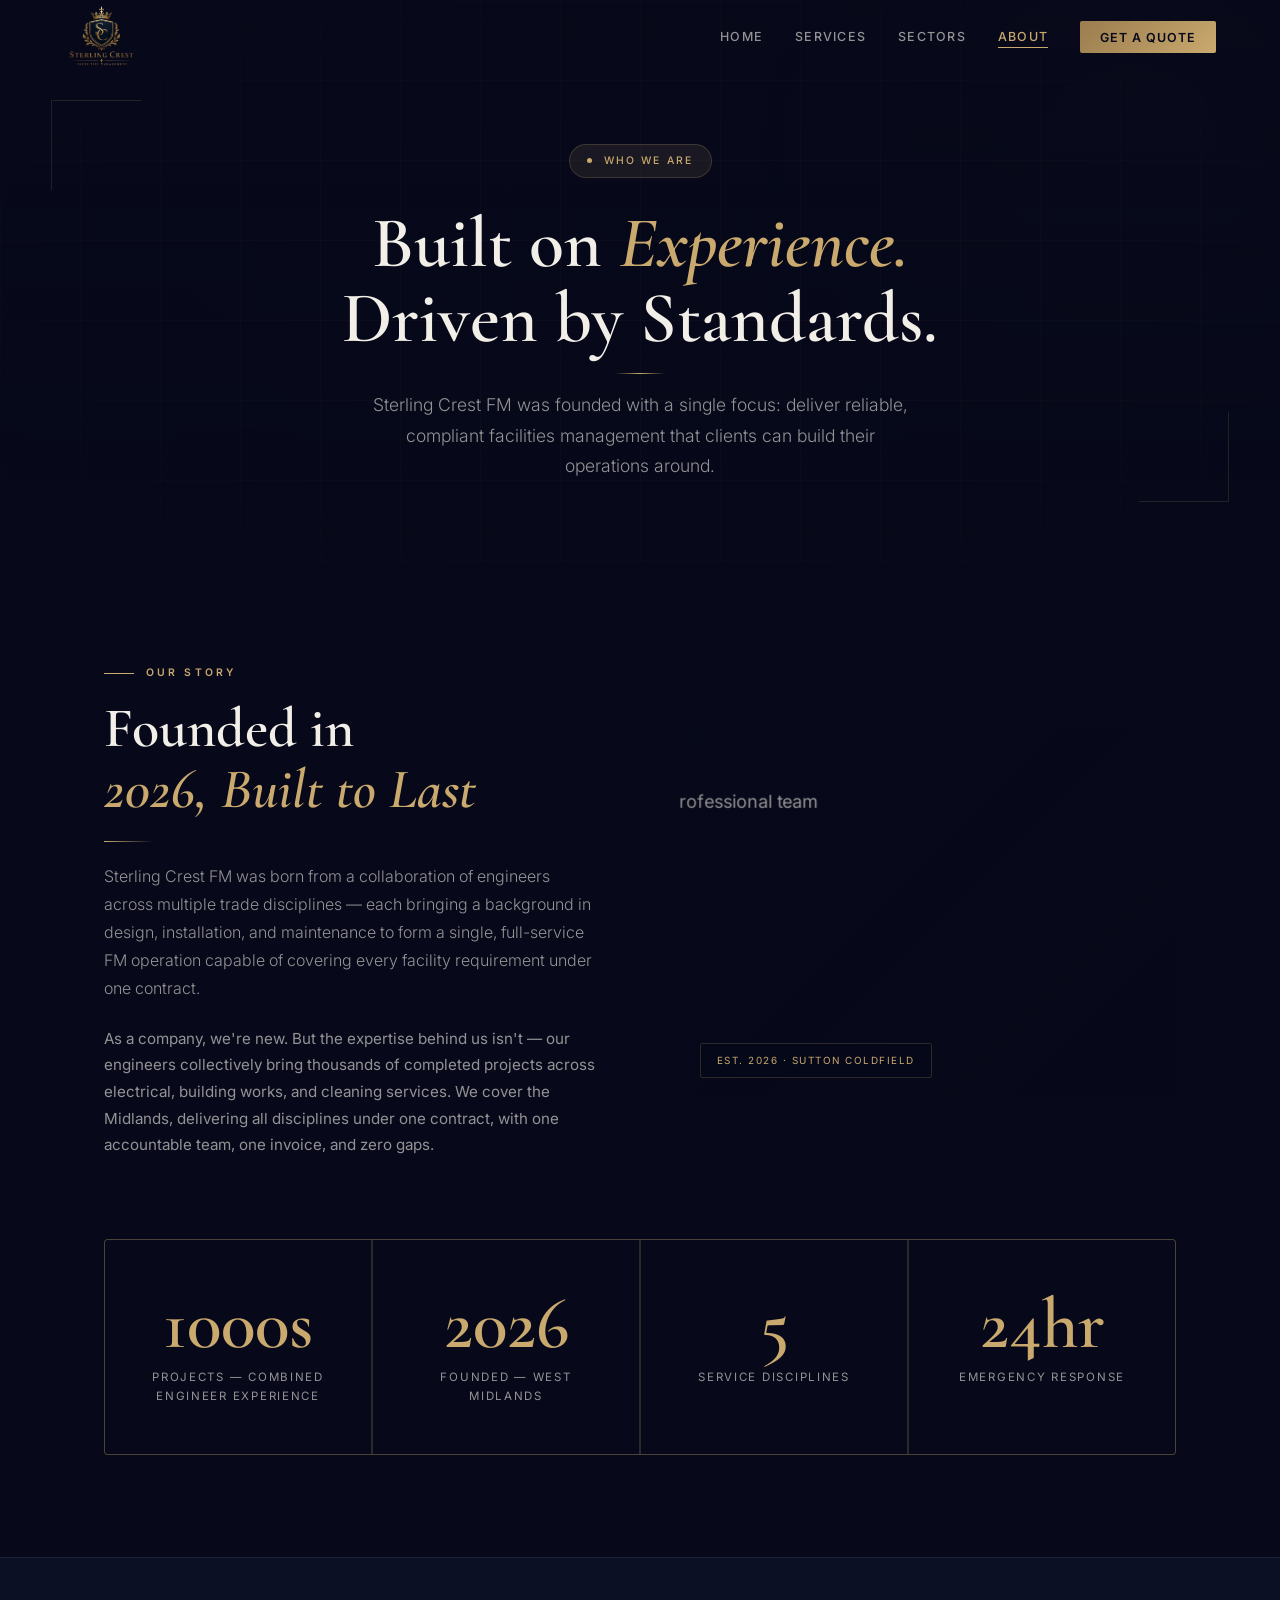
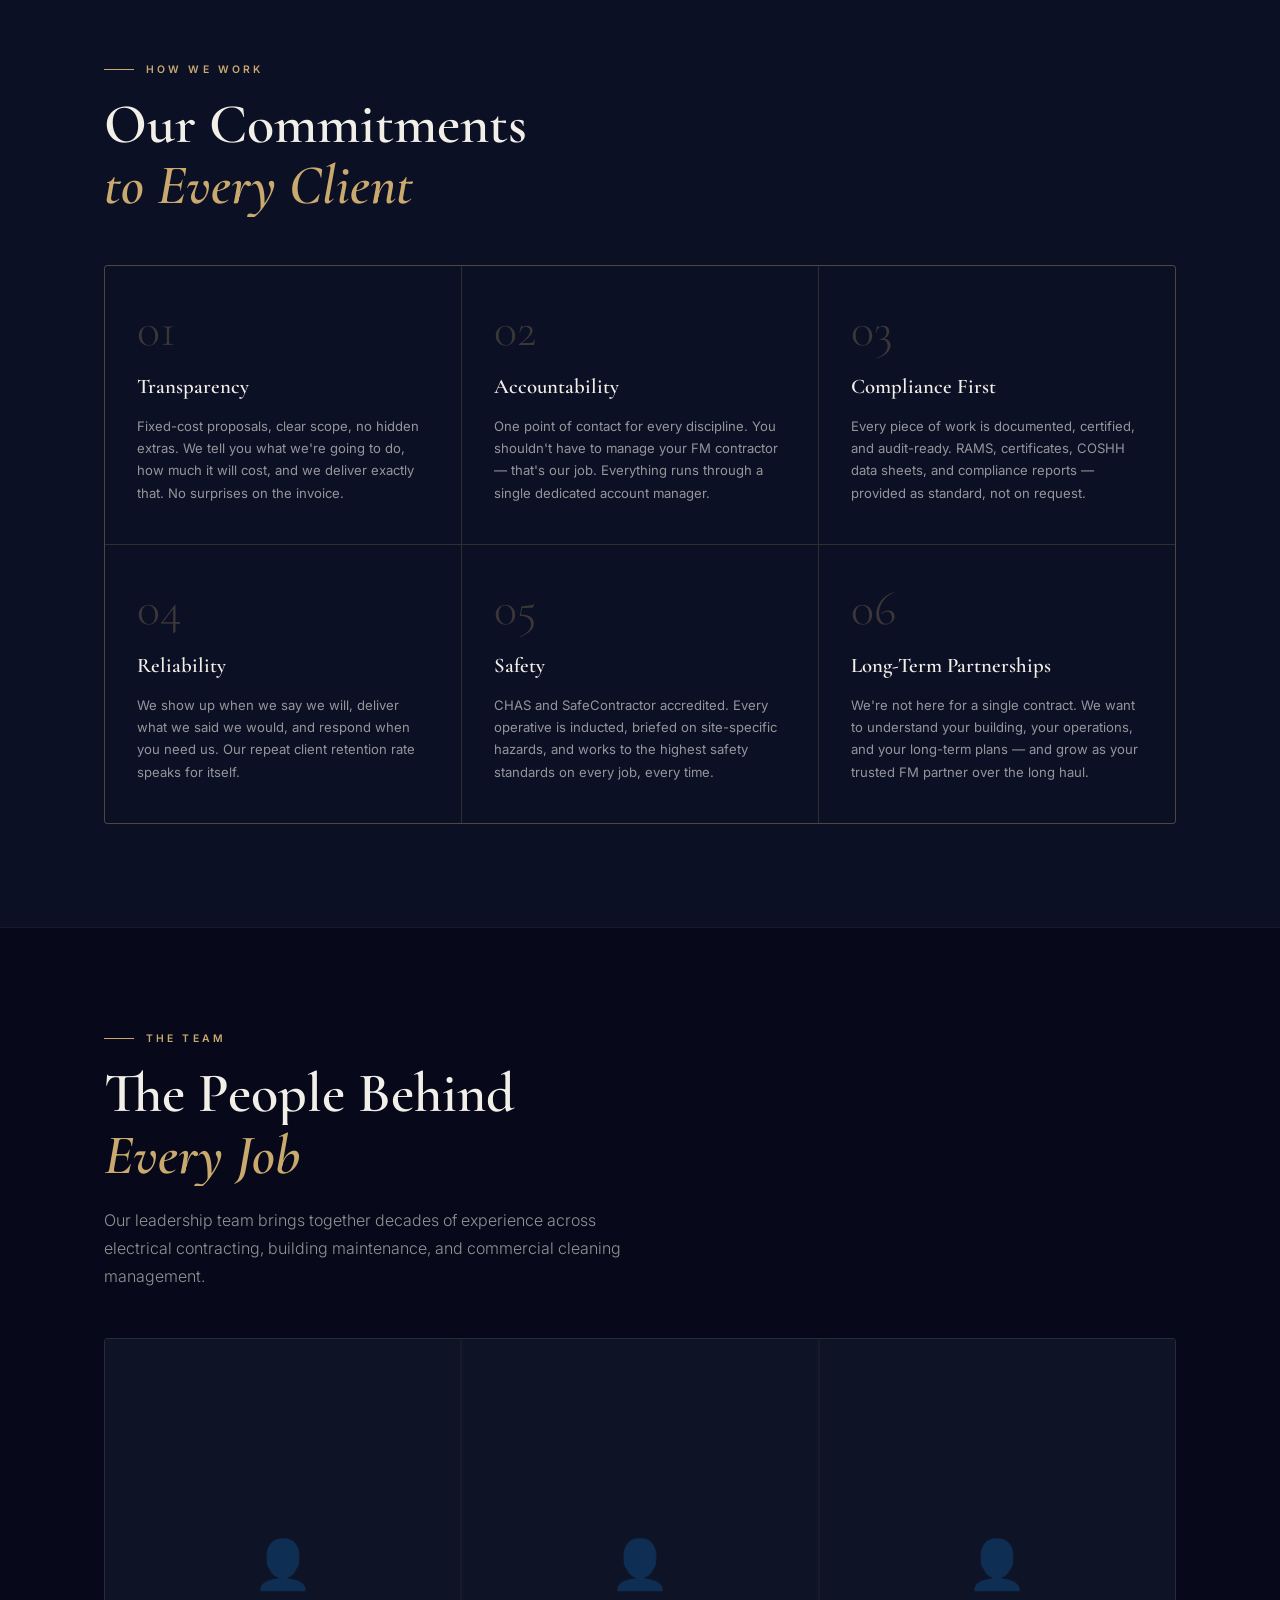
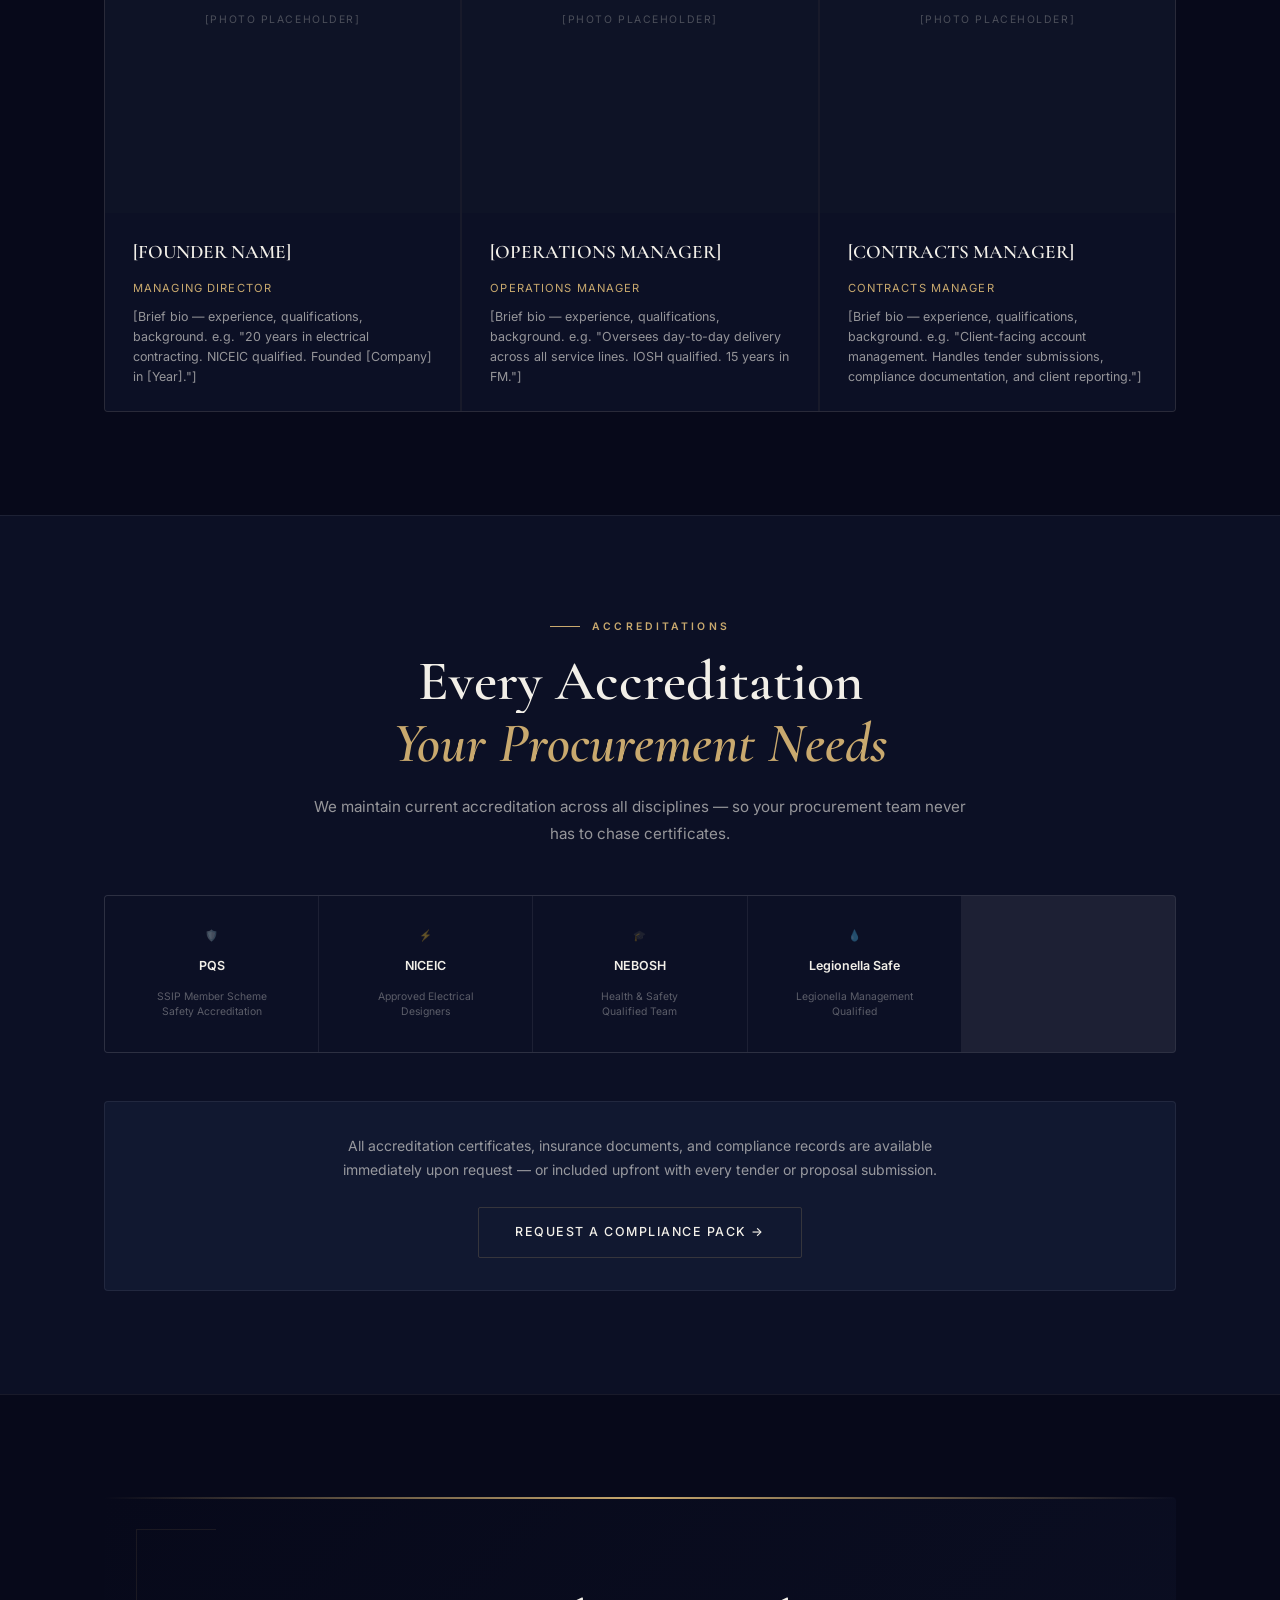
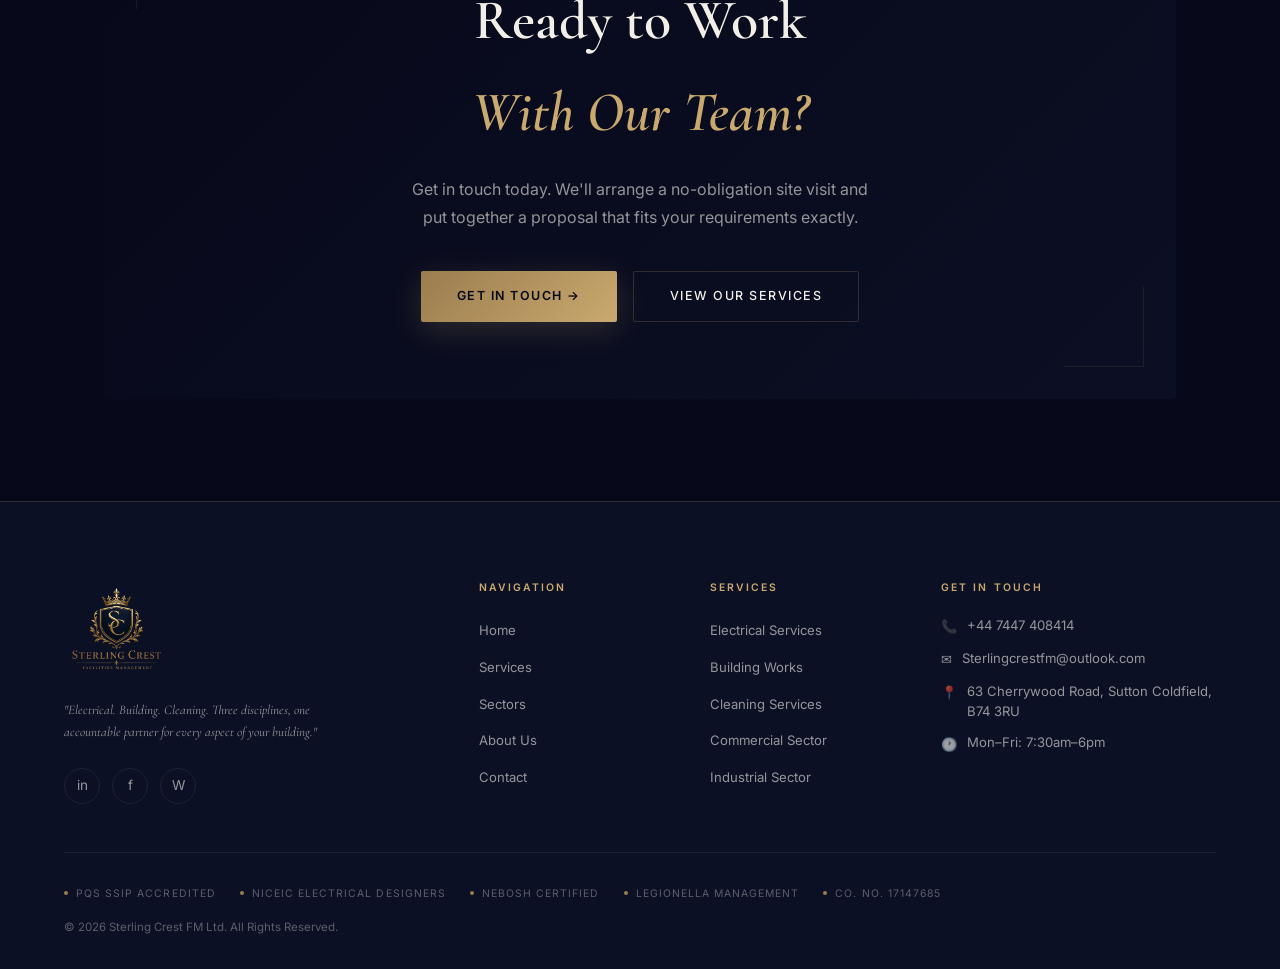
==== commit 756f37c0: "feat: add real company info, accreditations, testimonial, and services - Phone (+44 7447 408414) and" ====
--- a/about.html
+++ b/about.html
@@ -86,7 +86,7 @@
       </div>
       <h1 class="page-hero-title">Built on <em>Experience.</em><br>Driven by Standards.</h1>
       <div class="page-hero-divider"></div>
-      <p class="page-hero-sub">[Company Name] was founded with a single focus: deliver reliable, compliant facilities management that clients can build their operations around.</p>
+      <p class="page-hero-sub">Sterling Crest FM was founded with a single focus: deliver reliable, compliant facilities management that clients can build their operations around.</p>
     </div>
   </div>
 
@@ -96,13 +96,13 @@
       <div class="about-intro">
         <div class="reveal-left">
           <div class="section-label">Our Story</div>
-          <h2 class="section-title">Founded in<br><em>[YEAR], Built to Last</em></h2>
+          <h2 class="section-title">Founded in<br><em>2026, Built to Last</em></h2>
           <div class="gold-line"></div>
           <p class="section-sub" style="margin-bottom:1.5rem;">
-            [Company Name] was established by [FOUNDER NAME] with a clear vision: that commercial and industrial clients deserved better than managing multiple contractors, fielding conflicting invoices, and chasing accountability across three separate services.
+            Sterling Crest FM was born from a collaboration of engineers across multiple trade disciplines — each bringing a background in design, installation, and maintenance to form a single, full-service FM operation capable of covering every facility requirement under one contract.
           </p>
           <p style="font-size:0.95rem;color:var(--text-2);line-height:1.75;max-width:520px;">
-            We started with electrical contracting and quickly expanded into building works and commercial cleaning — building the integrated FM offering that clients had been asking for. Today we serve commercial and industrial clients across [REGION], delivering all three disciplines under one contract, with one accountable team.
+            As a company, we're new. But the expertise behind us isn't — our engineers collectively bring thousands of completed projects across electrical, building works, and cleaning services. We cover the Midlands, delivering all disciplines under one contract, with one accountable team, one invoice, and zero gaps.
           </p>
         </div>
         <div class="reveal-right">
@@ -112,7 +112,7 @@
                  alt="Professional team"
                  style="width:100%;height:100%;object-fit:cover;display:block;filter:brightness(0.8) saturate(0.85);">
             <div style="position:absolute;inset:0;background:linear-gradient(135deg,rgba(7,9,26,0.3),transparent);"></div>
-            <div style="position:absolute;bottom:1.25rem;left:1.25rem;background:rgba(7,9,26,0.85);backdrop-filter:blur(8px);border:1px solid var(--gold-border);border-radius:2px;padding:0.5rem 1rem;font-size:0.62rem;letter-spacing:0.15em;color:var(--gold);text-transform:uppercase;">Est. [YEAR] · [REGION]</div>
+            <div style="position:absolute;bottom:1.25rem;left:1.25rem;background:rgba(7,9,26,0.85);backdrop-filter:blur(8px);border:1px solid var(--gold-border);border-radius:2px;padding:0.5rem 1rem;font-size:0.62rem;letter-spacing:0.15em;color:var(--gold);text-transform:uppercase;">Est. 2026 · Sutton Coldfield</div>
           </div>
         </div>
       </div>
@@ -120,15 +120,15 @@
       <!-- Stats -->
       <div class="stats-grid">
         <div class="stat-item reveal-scale">
-          <div class="stat-num" data-count="120" data-suffix="+">0</div>
-          <div class="stat-label">Projects Completed</div>
+          <div class="stat-num">1000s</div>
+          <div class="stat-label">Projects — Combined Engineer Experience</div>
         </div>
         <div class="stat-item reveal-scale reveal-delay-2">
-          <div class="stat-num" data-count="15" data-suffix="+">0</div>
-          <div class="stat-label">Years Experience</div>
+          <div class="stat-num">2026</div>
+          <div class="stat-label">Founded — West Midlands</div>
         </div>
         <div class="stat-item reveal-scale reveal-delay-3">
-          <div class="stat-num">3</div>
+          <div class="stat-num">5</div>
           <div class="stat-label">Service Disciplines</div>
         </div>
         <div class="stat-item reveal-scale reveal-delay-4">
@@ -247,28 +247,23 @@
       <div class="accred-grid">
         <div class="accred-item reveal-scale reveal-delay-1">
           <span class="accred-icon">🛡️</span>
-          <strong>CHAS</strong>
-          <span>Contractors Health &amp;<br>Safety Assessment Scheme</span>
+          <strong>PQS</strong>
+          <span>SSIP Member Scheme<br>Safety Accreditation</span>
         </div>
         <div class="accred-item reveal-scale reveal-delay-2">
           <span class="accred-icon">⚡</span>
           <strong>NICEIC</strong>
-          <span>Approved Electrical<br>Contractor</span>
+          <span>Approved Electrical<br>Designers</span>
         </div>
         <div class="accred-item reveal-scale reveal-delay-3">
-          <span class="accred-icon">✅</span>
-          <strong>SafeContractor</strong>
-          <span>Health &amp; Safety<br>Accreditation</span>
+          <span class="accred-icon">🎓</span>
+          <strong>NEBOSH</strong>
+          <span>Health &amp; Safety<br>Qualified Team</span>
         </div>
         <div class="accred-item reveal-scale reveal-delay-4">
-          <span class="accred-icon">📋</span>
-          <strong>ISO 9001:2015</strong>
-          <span>Quality Management<br>System</span>
-        </div>
-        <div class="accred-item reveal-scale reveal-delay-5">
-          <span class="accred-icon">🔒</span>
-          <strong>£5m Insured</strong>
-          <span>Public Liability<br>All Disciplines</span>
+          <span class="accred-icon">💧</span>
+          <strong>Legionella Safe</strong>
+          <span>Legionella Management<br>Qualified</span>
         </div>
       </div>
 
@@ -310,9 +305,9 @@
         </div>
         <p class="footer-tagline">"Electrical. Building. Cleaning. Three disciplines, one accountable partner for every aspect of your building."</p>
         <div class="footer-socials">
-          <a href="#" class="footer-social" title="LinkedIn">in</a>
-          <a href="#" class="footer-social" title="Facebook">f</a>
-          <a href="#" class="footer-social" title="Twitter/X">𝕏</a>
+          <a href="https://uk.linkedin.com/in/sterling-crest-fm-095820407" class="footer-social" title="LinkedIn" target="_blank" rel="noopener">in</a>
+          <a href="https://www.facebook.com/share/1D1JhuKKt1/?mibextid=wwXIfr" class="footer-social" title="Facebook" target="_blank" rel="noopener">f</a>
+          <a href="https://wa.me/447447408414" class="footer-social" title="WhatsApp" target="_blank" rel="noopener">W</a>
         </div>
       </div>
       <div class="footer-col">
@@ -337,20 +332,21 @@
       </div>
       <div class="footer-col">
         <h5>Get in Touch</h5>
-        <div class="footer-contact-item"><span class="footer-contact-icon">📞</span><a href="tel:[PHONE]">[PHONE NUMBER]</a></div>
+        <div class="footer-contact-item"><span class="footer-contact-icon">📞</span><a href="tel:+447447408414">+44 7447 408414</a></div>
         <div class="footer-contact-item"><span class="footer-contact-icon">✉</span><a href="mailto:Sterlingcrestfm@outlook.com">Sterlingcrestfm@outlook.com</a></div>
-        <div class="footer-contact-item"><span class="footer-contact-icon">📍</span><span>[ADDRESS], [CITY]</span></div>
+        <div class="footer-contact-item"><span class="footer-contact-icon">📍</span><span>63 Cherrywood Road, Sutton Coldfield, B74 3RU</span></div>
         <div class="footer-contact-item"><span class="footer-contact-icon">🕐</span><span>Mon–Fri: 7:30am–6pm</span></div>
       </div>
     </div>
     <div class="footer-creds">
       <div class="footer-creds-left">
-        <div class="cred-badge"><span class="cred-badge-dot"></span>CHAS Accredited</div>
-        <div class="cred-badge"><span class="cred-badge-dot"></span>NICEIC Approved</div>
-        <div class="cred-badge"><span class="cred-badge-dot"></span>ISO 9001:2015</div>
-        <div class="cred-badge"><span class="cred-badge-dot"></span>Company No. [XXXXXXXX]</div>
-      </div>
-      <div class="footer-creds-right">© 2025 [Company Name] Ltd. All Rights Reserved.</div>
+        <div class="cred-badge"><span class="cred-badge-dot"></span>PQS SSIP Accredited</div>
+        <div class="cred-badge"><span class="cred-badge-dot"></span>NICEIC Electrical Designers</div>
+        <div class="cred-badge"><span class="cred-badge-dot"></span>NEBOSH Certified</div>
+        <div class="cred-badge"><span class="cred-badge-dot"></span>Legionella Management</div>
+        <div class="cred-badge"><span class="cred-badge-dot"></span>Co. No. 17147685</div>
+      </div>
+      <div class="footer-creds-right">© 2026 Sterling Crest FM Ltd. All Rights Reserved.</div>
     </div>
   </footer>
 
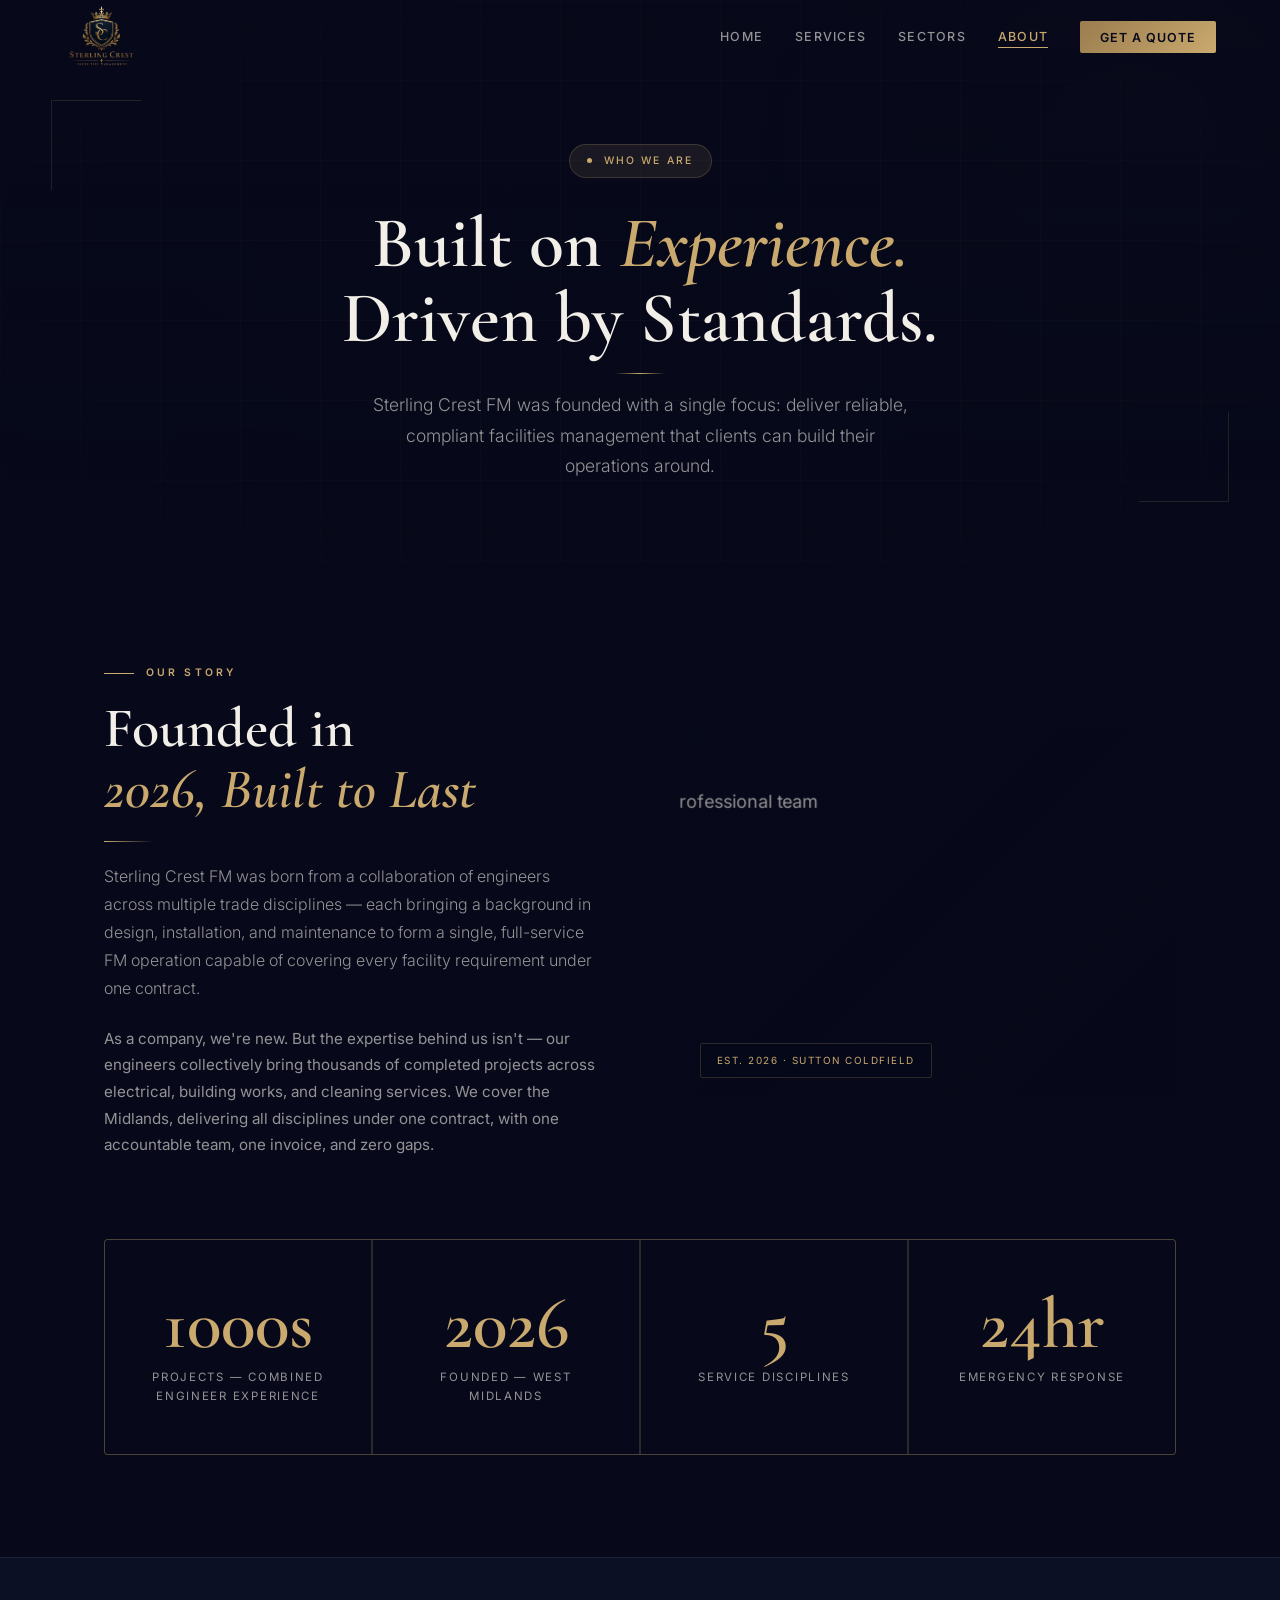
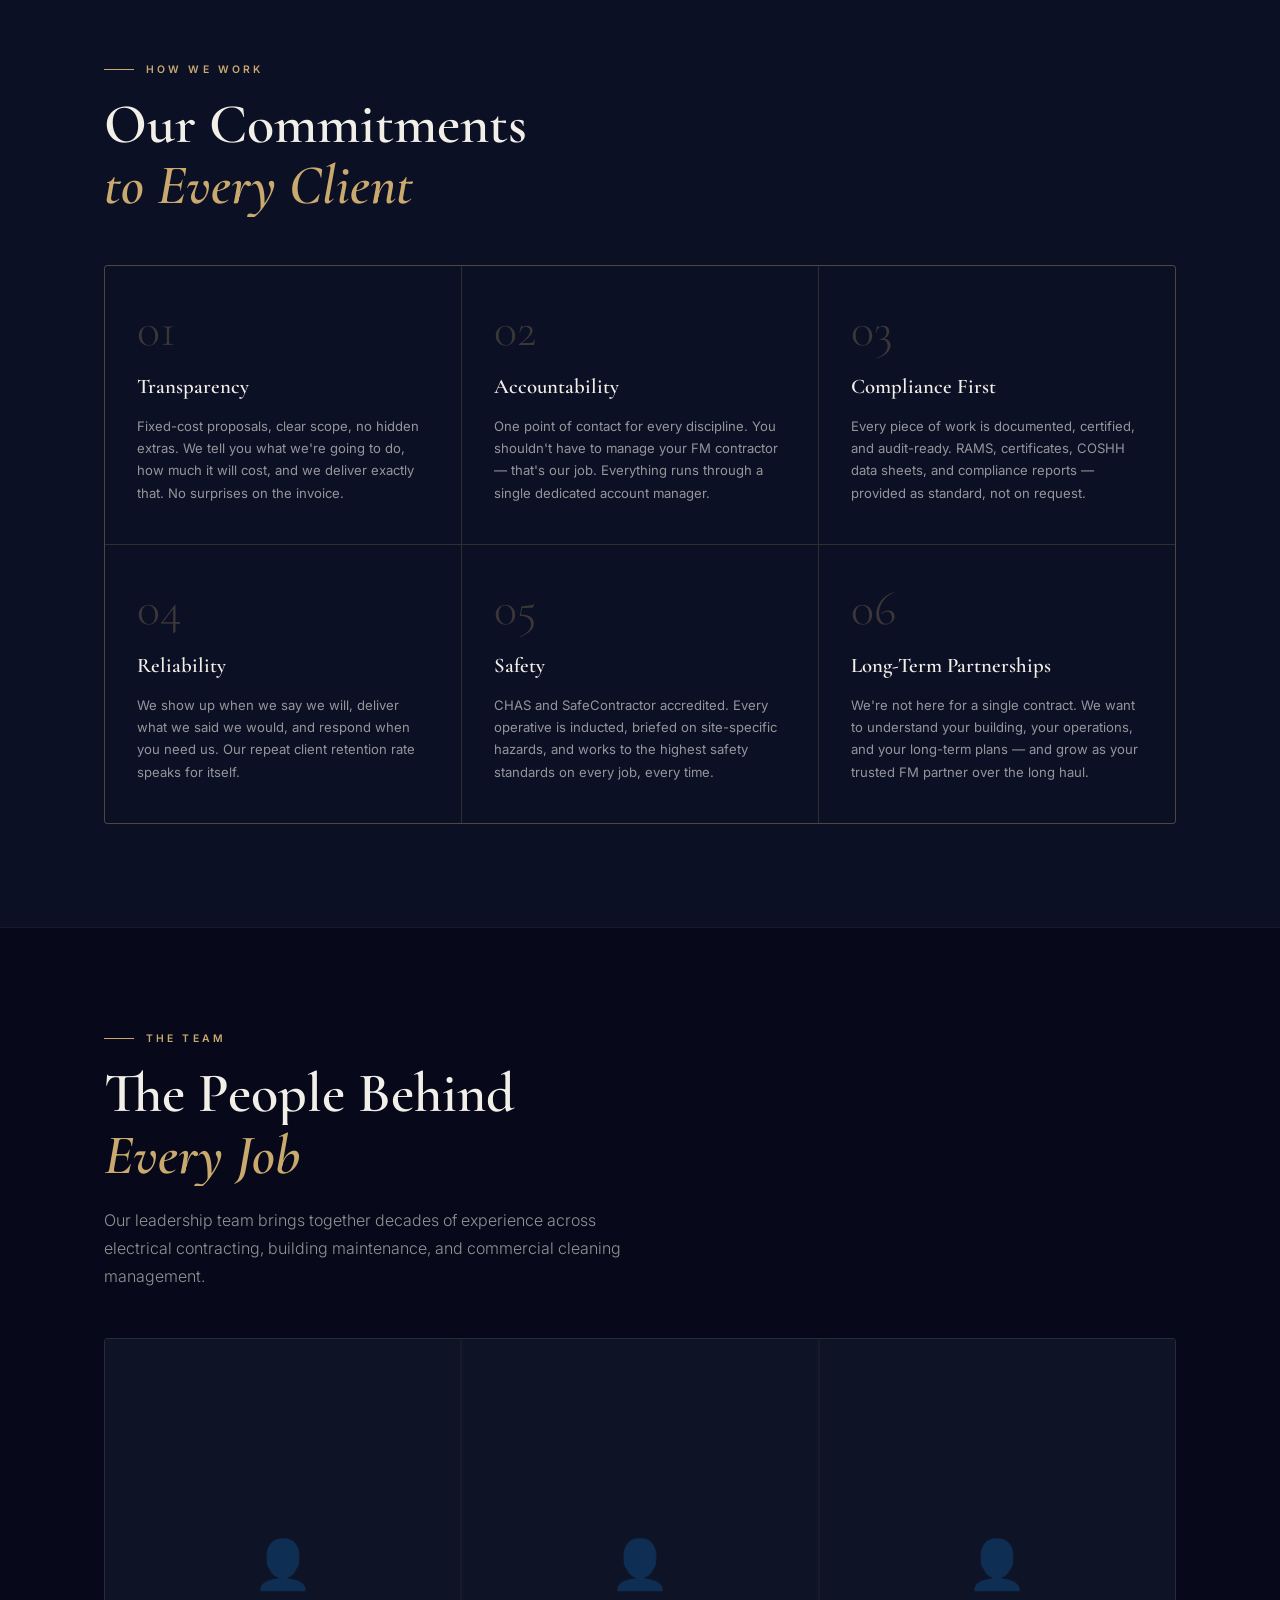
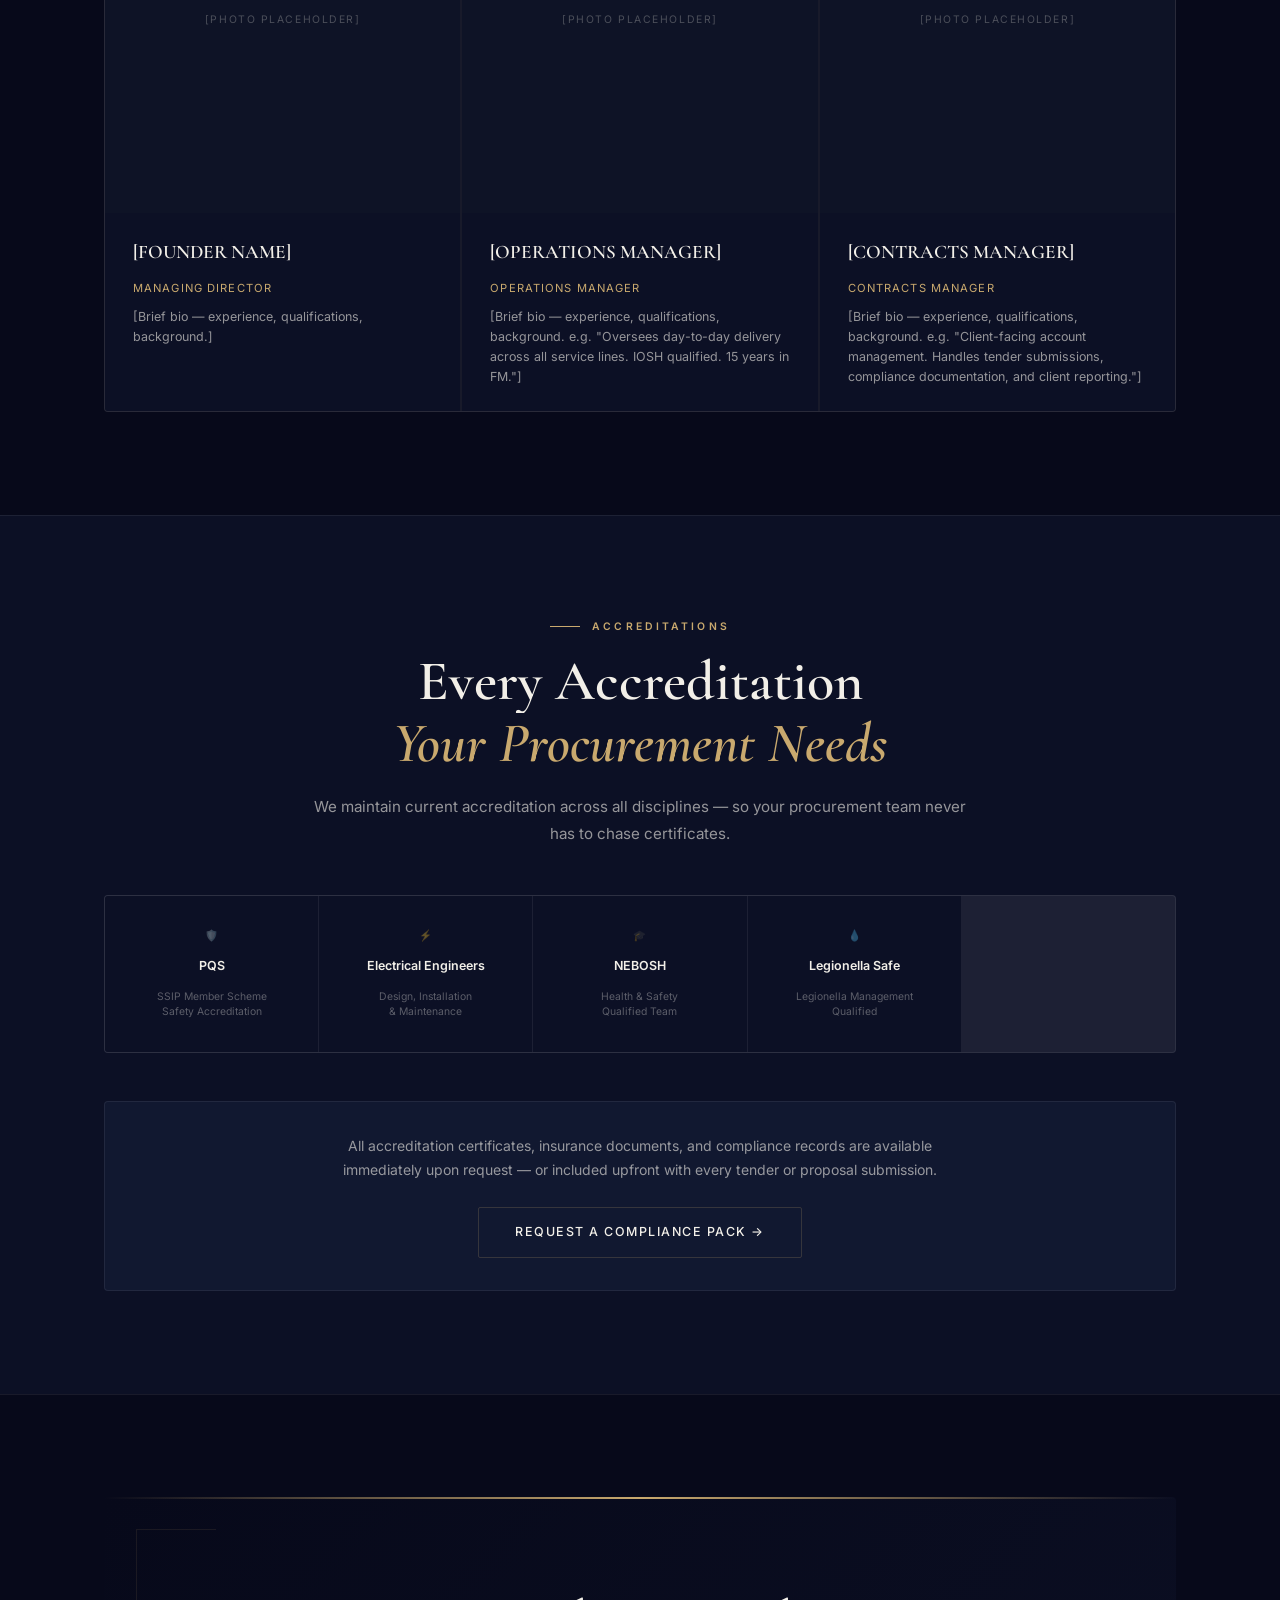
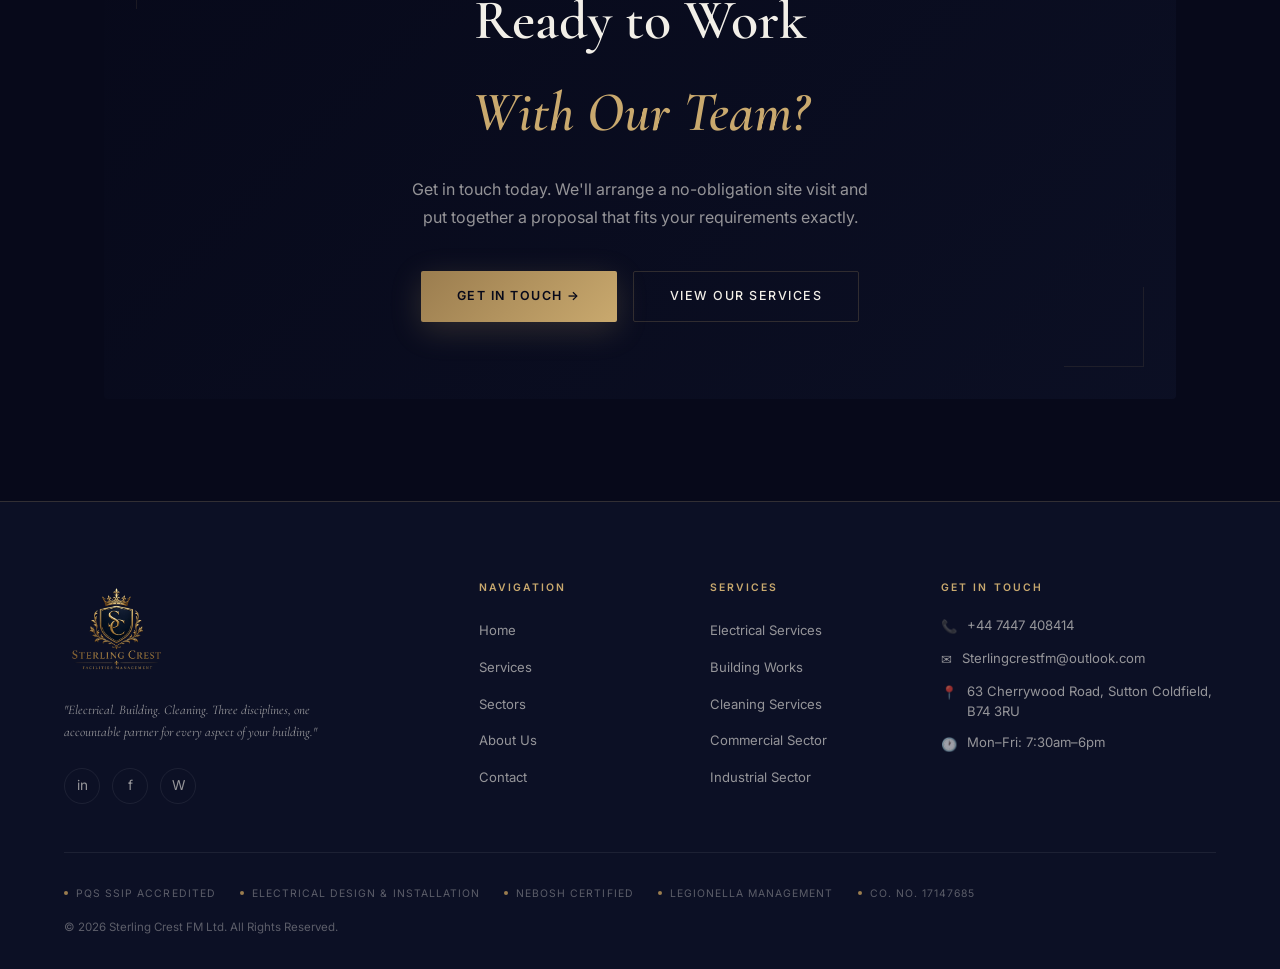
==== commit 65095dcb: "fix: replace building image with construction photo, remove NICEIC references - Building works servi" ====
--- a/about.html
+++ b/about.html
@@ -202,7 +202,7 @@
           <div class="team-card-body">
             <h4>[FOUNDER NAME]</h4>
             <span>Managing Director</span>
-            <p style="font-size:0.78rem;color:var(--text-2);margin-top:0.5rem;line-height:1.6;">[Brief bio — experience, qualifications, background. e.g. "20 years in electrical contracting. NICEIC qualified. Founded [Company] in [Year]."]</p>
+            <p style="font-size:0.78rem;color:var(--text-2);margin-top:0.5rem;line-height:1.6;">[Brief bio — experience, qualifications, background.]</p>
           </div>
         </div>
         <div class="team-card reveal-scale reveal-delay-2">
@@ -252,8 +252,8 @@
         </div>
         <div class="accred-item reveal-scale reveal-delay-2">
           <span class="accred-icon">⚡</span>
-          <strong>NICEIC</strong>
-          <span>Approved Electrical<br>Designers</span>
+          <strong>Electrical Engineers</strong>
+          <span>Design, Installation<br>&amp; Maintenance</span>
         </div>
         <div class="accred-item reveal-scale reveal-delay-3">
           <span class="accred-icon">🎓</span>
@@ -341,7 +341,7 @@
     <div class="footer-creds">
       <div class="footer-creds-left">
         <div class="cred-badge"><span class="cred-badge-dot"></span>PQS SSIP Accredited</div>
-        <div class="cred-badge"><span class="cred-badge-dot"></span>NICEIC Electrical Designers</div>
+        <div class="cred-badge"><span class="cred-badge-dot"></span>Electrical Design &amp; Installation</div>
         <div class="cred-badge"><span class="cred-badge-dot"></span>NEBOSH Certified</div>
         <div class="cred-badge"><span class="cred-badge-dot"></span>Legionella Management</div>
         <div class="cred-badge"><span class="cred-badge-dot"></span>Co. No. 17147685</div>
